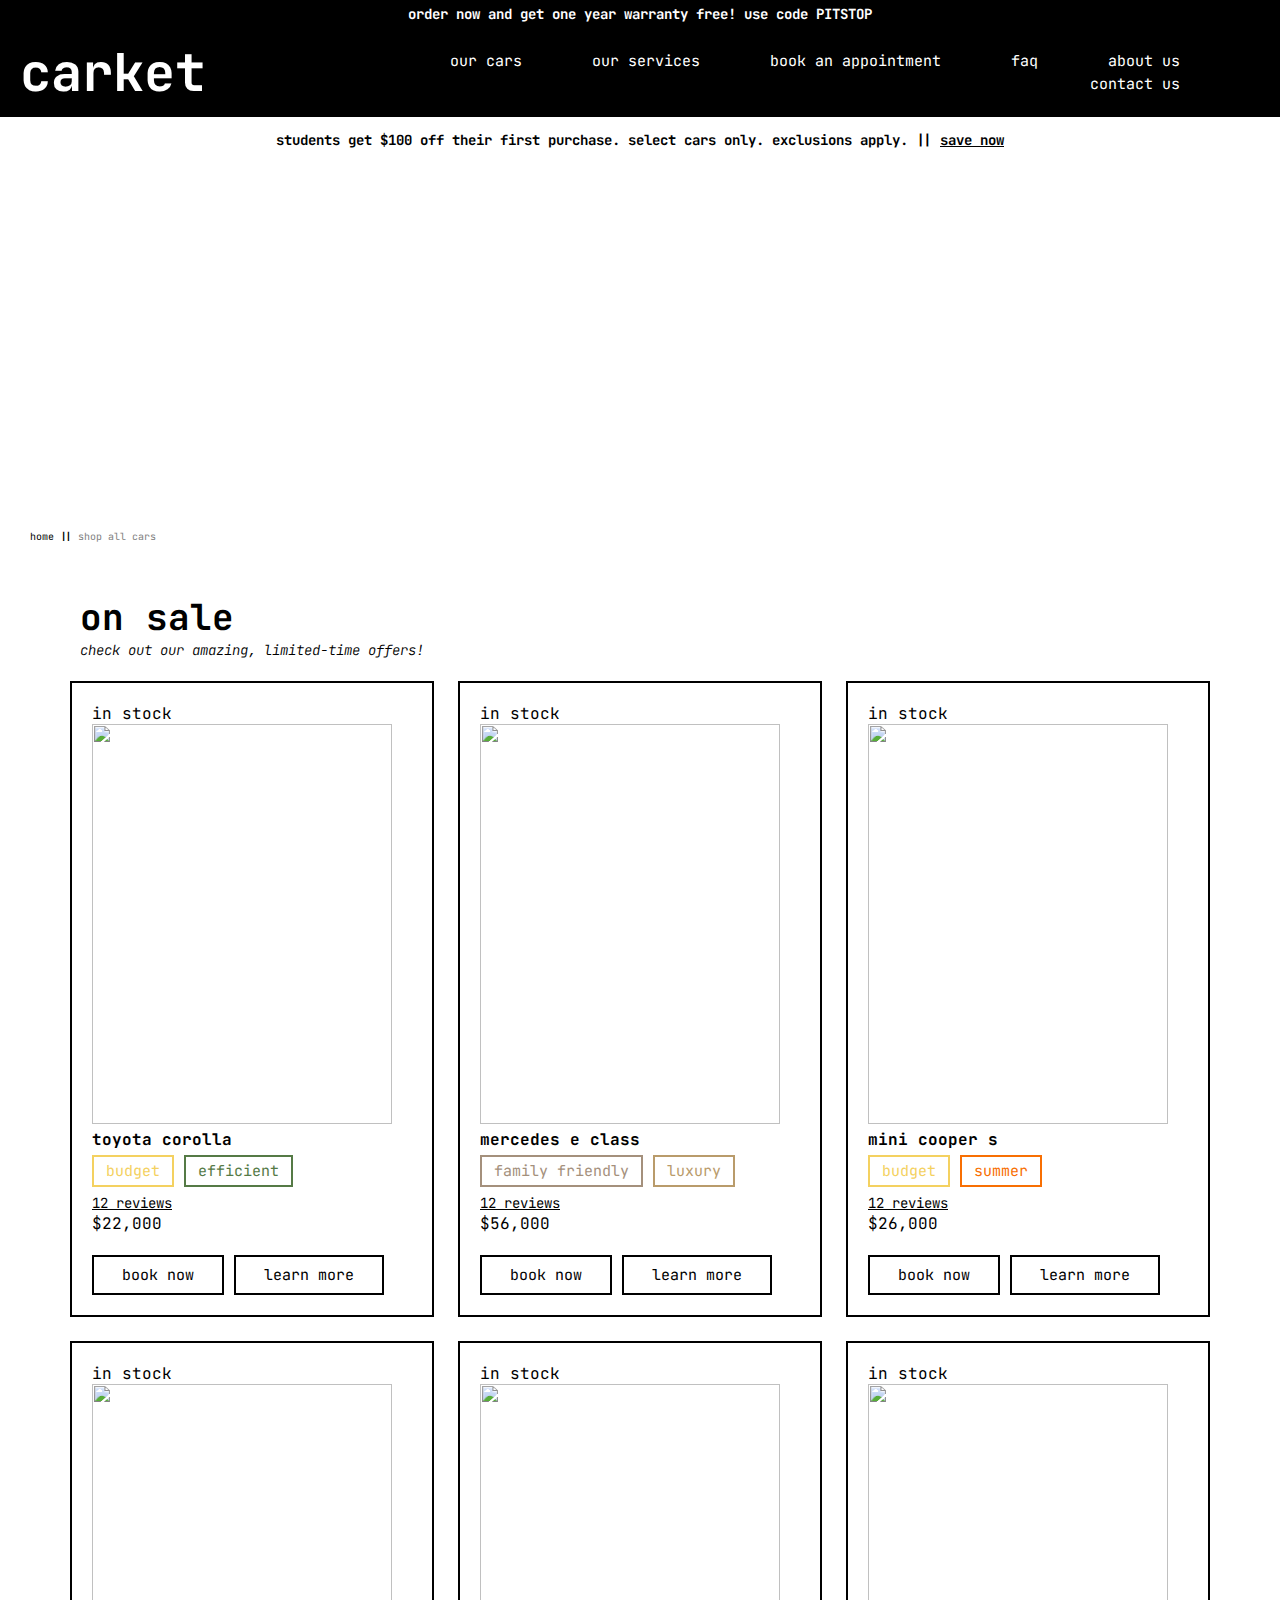
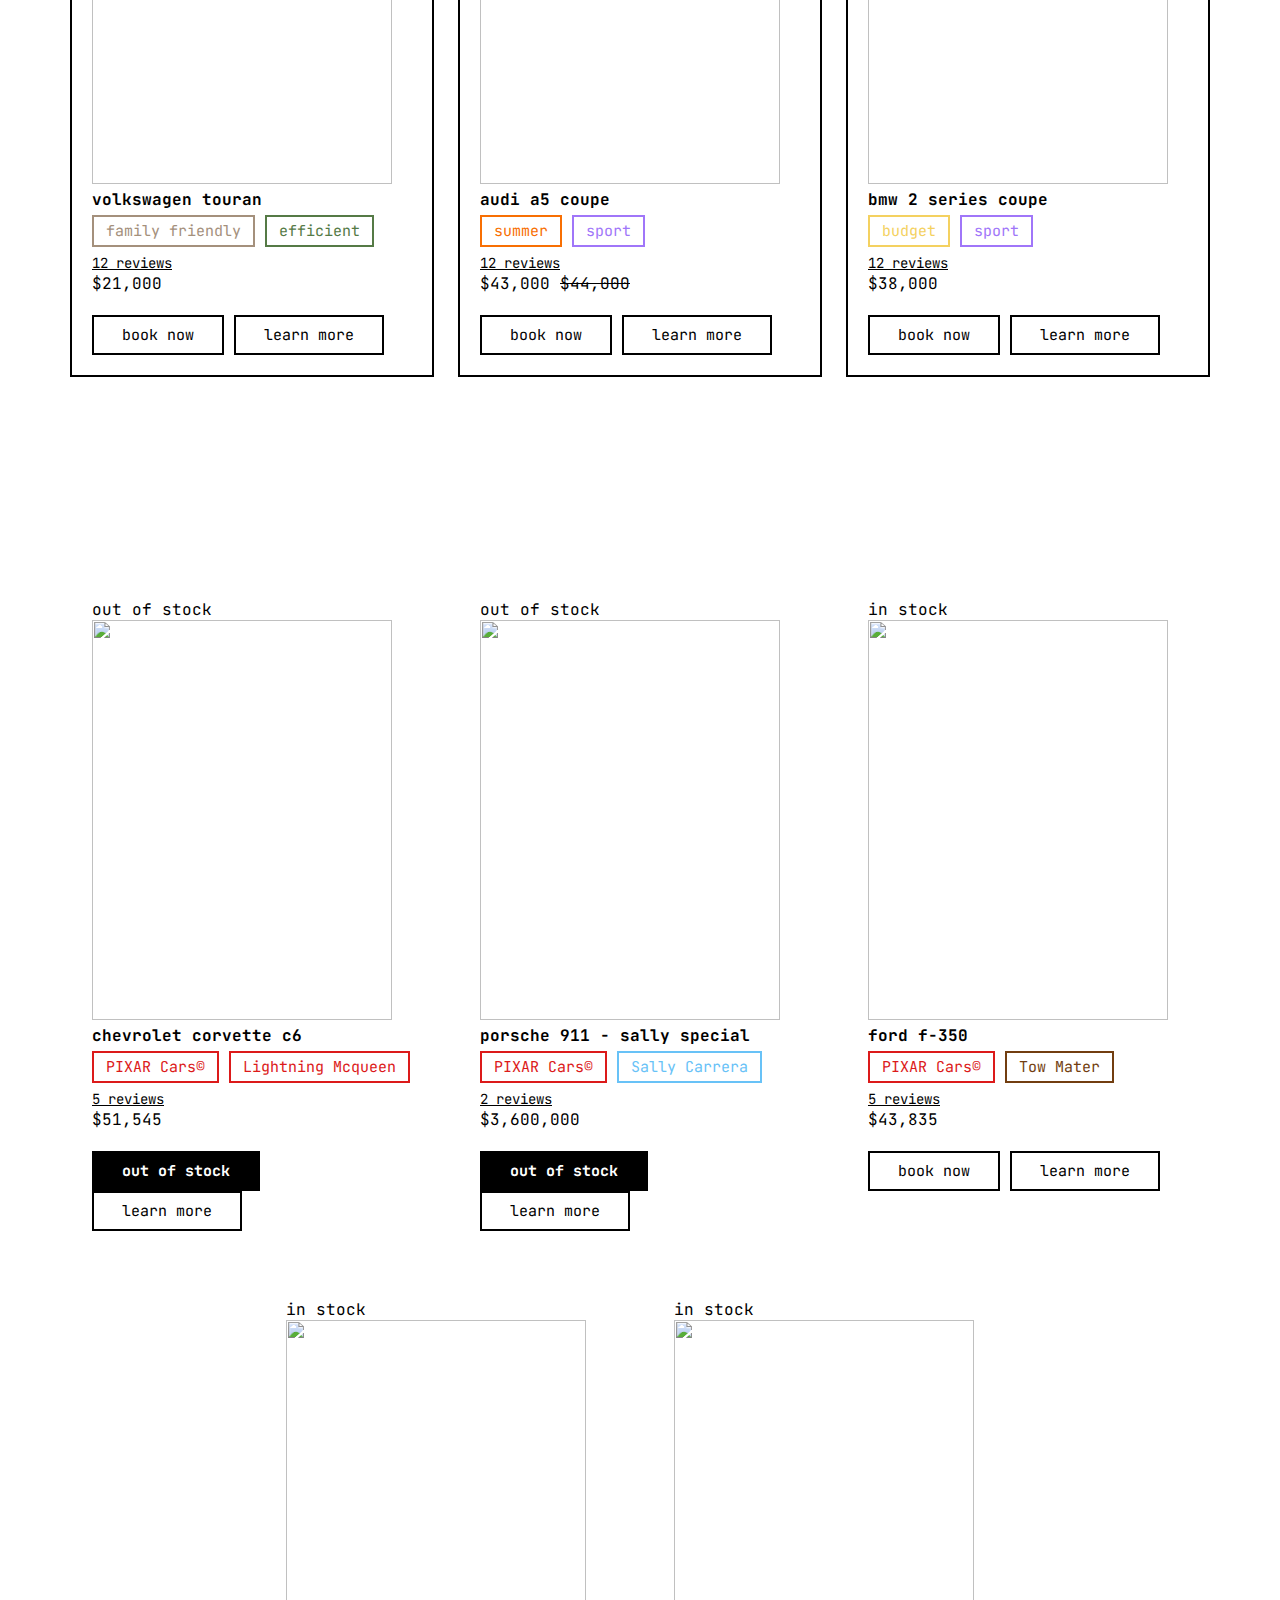
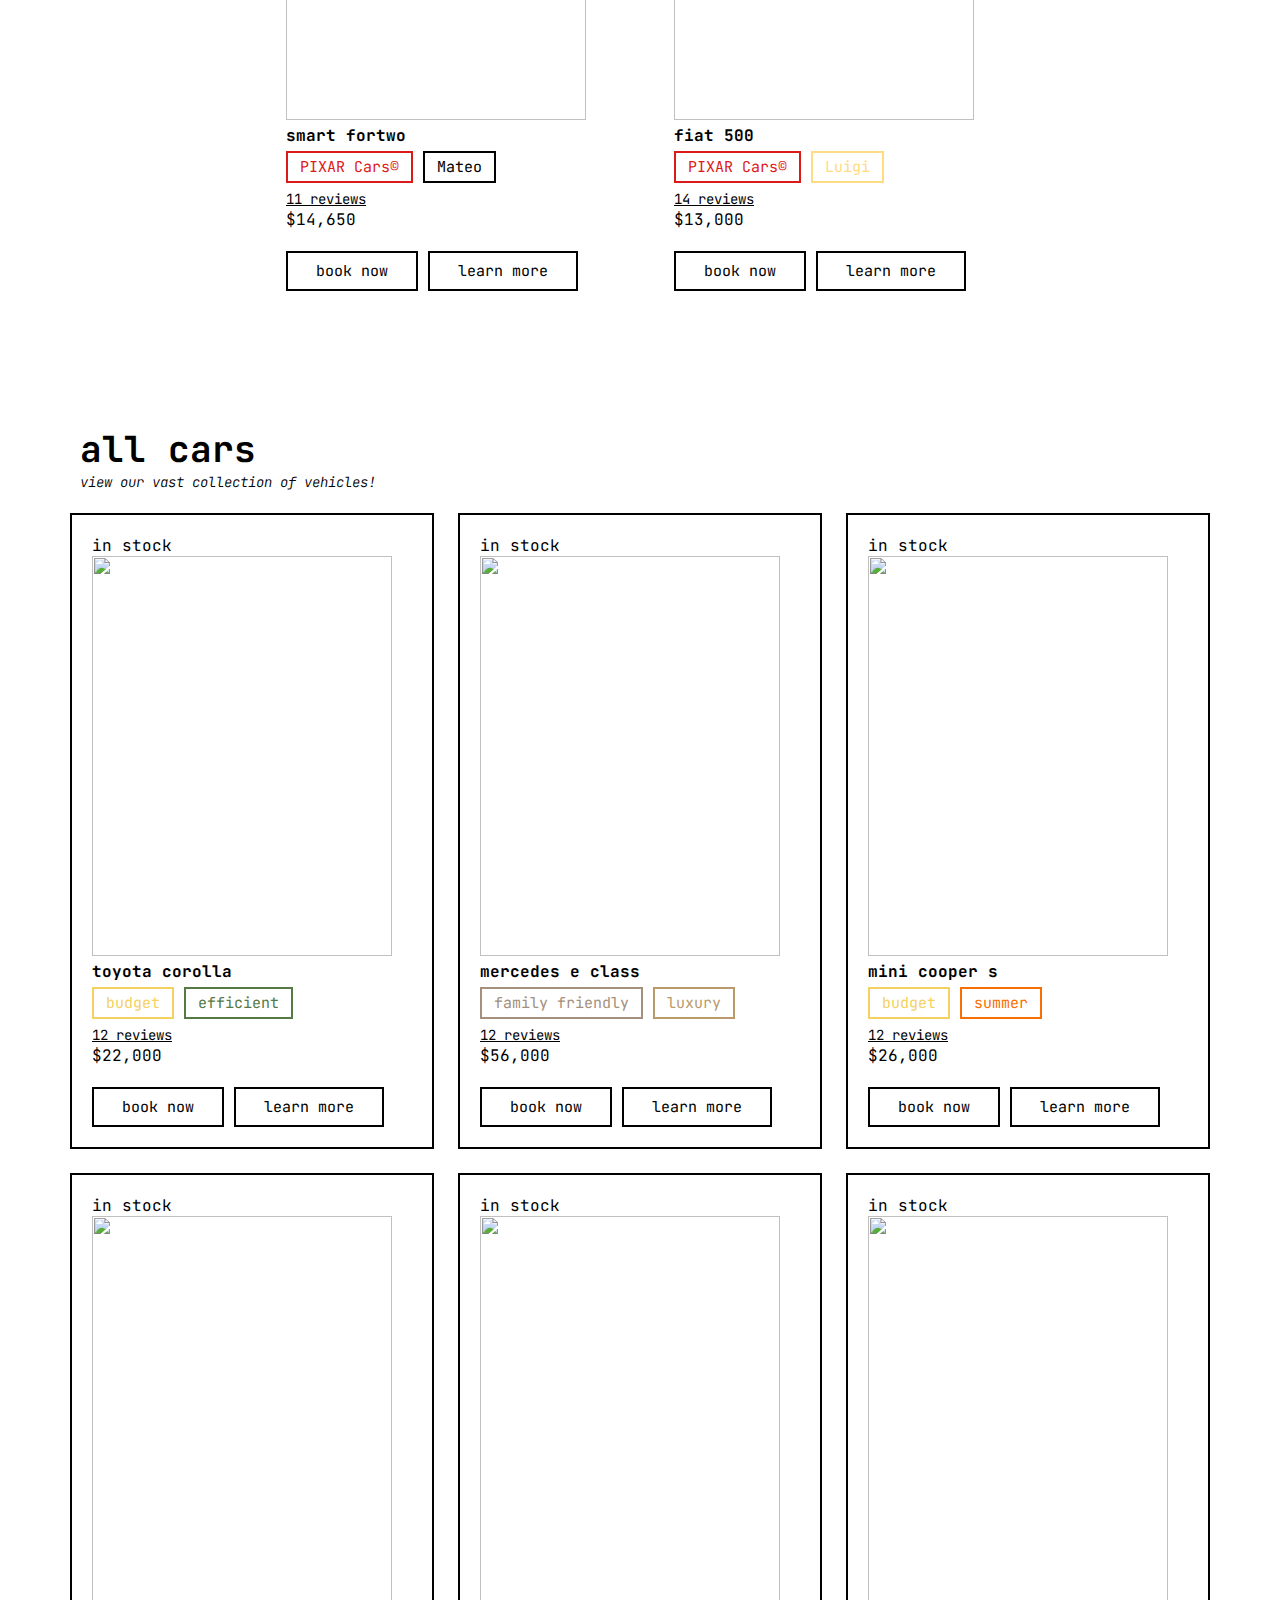
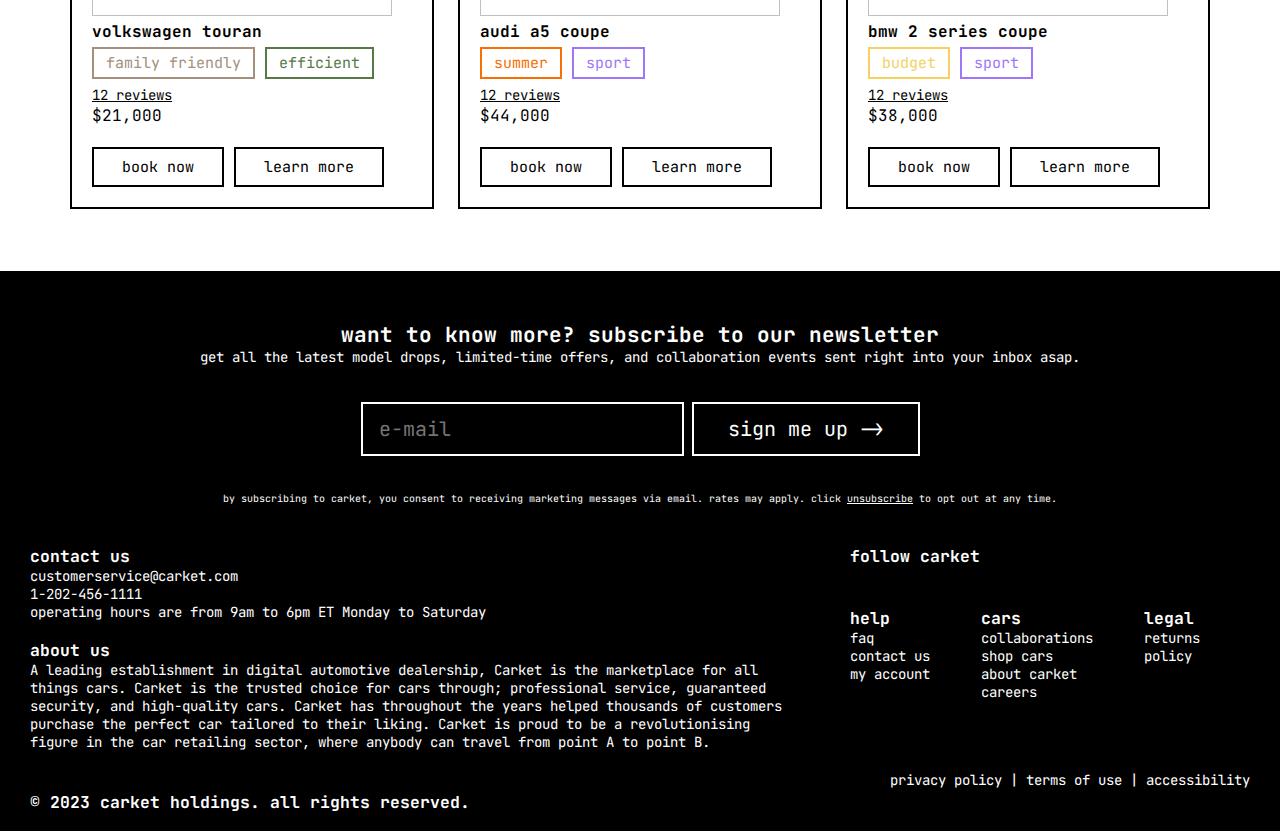
==== cars.html @ b13e9273 "Add files via upload" ====
<!doctype html>
<html>
    <head>
        <meta name="viewport" content="width=device-width, initial-scale=1.0">
        <title>all cars || carket - the market for cars</title>
        <link rel="stylesheet" href="carsstyle.css">
        <link rel="preconnect" href="https://fonts.googleapis.com">
        <link rel="preconnect" href="https://fonts.gstatic.com" crossorigin>
        <link href="https://fonts.googleapis.com/css2?family=JetBrains+Mono:ital,wght@0,100;0,200;0,300;0,400;0,500;0,600;0,700;0,800;1,100;1,200;1,300;1,400;1,500;1,600;1,700;1,800&display=swap" rel="stylesheet">
        <link href="font-awesome-pro-5\font-awesome-pro-5\css\all.css" rel="stylesheet">
        <script defer src="font-awesome-pro-5\font-awesome-pro-5\js\pro.js"></script>
        <link href="pixar-cufonfonts\Pixar.ttf" rel="stylesheet">
        
    </head>
    <body>
        <!---promotional header--->
        <div class="promo">
            <h3 style="font-size: 14px;">order now and get one year warranty free! use code PITSTOP <i class="fas fa-wrench"></i></h3>
        </div>

        <!---sticky header--->
        <div class="sticky-header" id="sticky-header" style="background-color: black;">
            <nav>
                <a href="index.html" style="font-size: 52px; color: white; font-weight: bold; text-decoration: none; padding-left: 20px;">carket</a>
                <div class="nav-links" id="navLinks">
                    <i class="fa-solid fa-x" onclick="hideMenu()"></i>
                        <ul>
                            <li><a href="cars.html">our cars</a></li>
                            <li><a href="services.html">our services</a></li>
                            <li><a href="appointments.html">book an appointment</a></li>
                            <li><a href="faq.html">faq</a></li>
                            <li><a href="about.html">about us</a></li>
                            <li><a href="contacts.html">contact us</a></li>
                        </ul>
                        <div class="sticky-links">
                            <li><a href="" style="padding-right: 5px;"><i class="far fa-search" style="color: white;"></i></a></li>
                            <li><a href="" style="padding-right: 5px;"><i class="fas fa-heart" style="color: white;"></i></a></li>
                            <li><a href="" style="padding-right: 5px;"></a><i class="far fa-shopping-bag" style="color: white;"></i></li>
                            <li><a href="" style="padding-right: 5px;"></a><i class="fas fa-user" style="color: white;"></i></li>
                        </div>
                    </div>
                <i class="fa-solid fa-bars" onclick="showMenu()"></i>
            </nav>
            <!---sticky scroll javascript--->
            <script>
                window.onscroll = function() {stickyFunction()};
        
                var header = document.getElementById("sticky-header");
                var sticky = header.offsetTop;
        
                function stickyFunction() {
                    if (window.pageYOffset > sticky) {
                        header.classList.add("sticky");
                    } else {
                        header.classList.remove("sticky");
                    }
                }
            </script>
        </div>

        <!---changing promotional header--->
        <div class="changing-promo" style="background-color: rgb(255, 255, 255); padding: 10px 0 10px;">
            <div class="promo-banner">
                <div class="promotion-slideshow">
                    <div class="promotion-fade" style="font-size: 14px;">
                        <p><i class="fas fa-graduation-cap" style="font-size: 18px;"></i> students get $100 off their first purchase. select cars only. exclusions apply. || <a href="" style="color: black;">save now</a></p>
                    </div>
                    <div class="promotion-fade" style="font-size: 14px; ">
                        <p><i class="fas fa-box-heart" style="font-size: 18px;"></i> worry less with carket+. try out our all-inclusive inspection & servicing package today. || <a href="" style="color: black;">learn more</a></p>
                    </div>
                    <div class="promotion-fade" style="font-size: 14px;">
                        <p><i class="fas fa-island-tropical" style="font-size: 18px;"></i> our summer sale has landed! looking for your next summer getaway ride? we've got you covered. || <a href="" style="color: black;">shop now</a></p>
                    </div>
                </div>
                <!---promo slideshow javascript--->
                <script>
                let promoIndex = 0;
                displayPromos();
                function displayPromos() {
                    let i;
                    const promotion = document.getElementsByClassName("promotion-fade");
                    for (i = 0; i < promotion.length; i++) {
                        promotion[i].style.display = "none";
                    }
                    promoIndex++;
                    if (promoIndex > promotion.length) {
                        promoIndex = 1;
                    }
                    promotion[promoIndex-1].style.display = "block";
                    setTimeout(displayPromos, 2000); 
                    }
                </script>
            </div>
        </div>

        <!---filter/search tool--->





        <!---promo banner--->
        <section class="promo-banner">
            <div class="banner" style="height: 350px;">
                <h1>summer sale <i class="fas fa-island-tropical" style="font-size: 52px;"></i></h1>
                <h3>get up to $1000 off your new car!*</h3>
                <p style="color: white; padding-top: 10px; font-weight: bold; font-size: 24px;">ends 9/13</p>
                <br>
                <p style="color: white; padding-bottom: 50px;">*terms and conditions apply.</p>
            </div>
        </section>

        <!---directory path--->
        <div class="path" style="padding-left: 30px; padding-top: 20px;">
            <span style="font-size: 10px; color: gray;"><p><a href="index.html" style="color: black; text-decoration: none;">home</a><b style="color: black;"> ||</b> shop all cars</p></span>
        </div>

        <!---all cars--->
        <div class="all-container">
            <h1>on sale</h1>
            <h3>check out our amazing, limited-time offers!</h3>
            <div class="all-row">
                <div class="all-column">
                    <div class="heart">
                        <i class="fas fa-heart" id="heart1" style="font-size: 32px; float: right;"></i>
                        <p><i class="fas fa-circle" style="color: #4ce300;"></i> in stock</p>
                    </div>
                        <!---heart icon color change--->
                        <script>
                            (function() {
                                const heart = document.getElementById('heart1');
                                    heart.addEventListener('click', function() {
                                    heart.classList.toggle('black');
                                });
                            })();
                        </script>
                    <img src="Toyota corolla hatchback.jpg" style="width: 300px; height: 400px; object-fit: contain;">
                    <h4 style="padding-bottom: 5px;">toyota corolla</h4>
                    <div class="tag-budget">
                        <p><i class="fas fa-coins"></i> budget</p>
                    </div>
                    <div class="tag-efficient">
                        <p><i class="fas fa-chart-line"></i> efficient</p>
                    </div>
                    <div class="rating" style="padding-top: 5px;">
                        <i class="fas fa-star"></i>
                        <i class="fas fa-star"></i>
                        <i class="fas fa-star"></i>
                        <i class="fas fa-star"></i>
                        <i class="fad fa-star-half"></i>
                        <a href="" style="color: black; font-size: 14px;">12 reviews</a>
                    </div>
                    <p>$22,000</p>
                    <br>
                    <div class="buttons">
                        <a href="" class="all-btn">book now</a>
                        <a href="" class="all-btn">learn more</a>
                    </div>
                </div>
                <div class="all-column">
                    <div class="heart">
                        <i class="fas fa-heart" id="heart2" style="font-size: 32px; float: right;"></i>
                        <p><i class="fas fa-circle" style="color: #4ce300;"></i> in stock</p>
                    </div>
                        <!---heart icon color change--->
                        <script>
                            (function() {
                                const heart = document.getElementById('heart2');
                                    heart.addEventListener('click', function() {
                                    heart.classList.toggle('black');
                                });
                            })();
                        </script>
                    <img src="E-class estate 2.png" style="width: 300px; height: 400px; object-fit: contain;">
                    <h4 style="padding-bottom: 5px;">mercedes e class</h4>
                    <div class="tag-family">
                        <p><i class="fas fa-home"></i> family friendly</p>
                    </div>
                    <div class="tag-luxury">
                        <p><i class="fas fa-gem"></i> luxury</p>
                    </div>
                    <div class="rating" style="padding-top: 5px;">
                        <i class="fas fa-star"></i>
                        <i class="fas fa-star"></i>
                        <i class="fas fa-star"></i>
                        <i class="fas fa-star"></i>
                        <i class="fas fa-star"></i>
                        <a href="" style="color: black; font-size: 14px;">12 reviews</a>
                    </div>
                    <div class="tags">

                    </div>
                    <p>$56,000</p>
                    <br>
                    <div class="buttons">
                        <a href="" class="all-btn">book now</a>
                        <a href="" class="all-btn">learn more</a>
                    </div>
                </div>
                <div class="all-column">
                    <div class="heart">
                        <i class="fas fa-heart" id="heart3" style="font-size: 32px; float: right;"></i>
                        <p><i class="fas fa-circle" style="color: #4ce300;"></i> in stock</p>
                    </div>
                        <!---heart icon color change--->
                        <script>
                            (function() {
                                const heart = document.getElementById('heart3');
                                    heart.addEventListener('click', function() {
                                    heart.classList.toggle('black');
                                });
                            })();
                        </script>
                    <img src="Mini.jpg" style="width: 300px; height: 400px; object-fit: contain;">
                    <h4 style="padding-bottom: 5px;">mini cooper s</h4>
                    <div class="tag-budget">
                        <p><i class="fas fa-coins"></i> budget</p>
                    </div>
                    <div class="tag-summer">
                        <p><i class="fas fa-island-tropical"></i> summer</p>
                    </div>
                    <div class="rating" style="padding-top: 5px;">
                        <i class="fas fa-star"></i>
                        <i class="fas fa-star"></i>
                        <i class="fas fa-star"></i>
                        <i class="fas fa-star"></i>
                        <i class="fad fa-star-half"></i>
                        <a href="" style="color: black; font-size: 14px;">12 reviews</a>
                    </div>
                    <div class="tags">
                        
                    </div>
                    <p>$26,000</p>
                    <br>
                    <div class="buttons">
                        <a href="" class="all-btn">book now</a>
                        <a href="" class="all-btn">learn more</a>
                    </div>
                </div>
                <div class="all-column">
                    <div class="heart">
                        <i class="fas fa-heart" id="heart4" style="font-size: 32px; float: right;"></i>
                        <p><i class="fas fa-circle" style="color: #4ce300;"></i> in stock</p>
                    </div>
                        <!---heart icon color change--->
                        <script>
                            (function() {
                                const heart = document.getElementById('heart4');
                                    heart.addEventListener('click', function() {
                                    heart.classList.toggle('black');
                                });
                            })();
                        </script>
                    <img src="Volkswagen Touran .jpeg" style="width: 300px; height: 400px; object-fit: contain;">
                    <h4 style="padding-bottom: 5px;">volkswagen touran</h4>
                    <div class="tag-family">
                        <p><i class="fas fa-home"></i> family friendly</p>
                    </div>
                    <div class="tag-efficient">
                        <p><i class="fas fa-chart-line"></i> efficient</p>
                    </div>
                    <div class="rating" style="padding-top: 5px;">
                        <i class="fas fa-star"></i>
                        <i class="fas fa-star"></i>
                        <i class="fas fa-star"></i>
                        <i class="fas fa-star"></i>
                        <i class="fad fa-star-half"></i>
                        <a href="" style="color: black; font-size: 14px;">12 reviews</a>
                        
                    </div>
                    <div class="tags">

                    </div>
                    <p>$21,000</p>
                    <br>
                    <div class="buttons">
                        <a href="" class="all-btn">book now</a>
                        <a href="" class="all-btn">learn more</a>
                    </div>
                </div>
                <div class="all-column">
                    <div class="heart">
                        <i class="fas fa-heart" id="heart5" style="font-size: 32px; float: right;"></i>
                        <p><i class="fas fa-circle" style="color: #4ce300;"></i> in stock</p>
                    </div>
                        <!---heart icon color change--->
                        <script>
                            (function() {
                                const heart = document.getElementById('heart5');
                                    heart.addEventListener('click', function() {
                                    heart.classList.toggle('black');
                                });
                            })();
                        </script>
                    <img src="Audi A5 Coupe.jpeg" style="width: 300px; height: 400px; object-fit: contain;">
                    <h4 style="padding-bottom: 5px;">audi a5 coupe</h4>
                    <div class="tag-summer">
                        <p><i class="fas fa-island-tropical"></i> summer</p>
                    </div>
                    <div class="tag-sport">
                        <p><i class="fas fa-pennant"></i> sport</p>
                    </div>
                    <div class="rating" style="padding-top: 5px;">
                        <i class="fas fa-star"></i>
                        <i class="fas fa-star"></i>
                        <i class="fas fa-star"></i>
                        <i class="fas fa-star"></i>
                        <i class="fas fa-star"></i>
                        <a href="" style="color: black; font-size: 14px;">12 reviews</a>
                    </div>
                    <div class="tags">

                    </div>
                    <p>$43,000 <b style="text-decoration: line-through; font-weight: 400;">$44,000</b></p>
                    <br>
                    <div class="buttons">
                        <a href="" class="all-btn">book now</a>
                        <a href="" class="all-btn">learn more</a>
                    </div>
                </div>
                <div class="all-column">
                    <div class="heart">
                        <i class="fas fa-heart" id="heart6" style="font-size: 32px; float: right;"></i>
                        <p><i class="fas fa-circle" style="color: #4ce300;"></i> in stock</p>
                    </div>
                        <!---heart icon color change--->
                        <script>
                            (function() {
                                const heart = document.getElementById('heart6');
                                    heart.addEventListener('click', function() {
                                    heart.classList.toggle('black');
                                });
                            })();
                        </script>
                    <img src="Bmw 2 series coupe .jpeg" style="width: 300px; height: 400px; object-fit: contain;">
                    <h4 style="padding-bottom: 5px;">bmw 2 series coupe</h4>
                    <div class="tag-budget">
                        <p><i class="fas fa-coins"></i> budget</p>
                    </div>
                    <div class="tag-sport">
                        <p><i class="fas fa-pennant"></i> sport</p>
                    </div>
                    <div class="rating" style="padding-top: 5px;">
                        <i class="fas fa-star"></i>
                        <i class="fas fa-star"></i>
                        <i class="fas fa-star"></i>
                        <i class="fas fa-star"></i>
                        <i class="fad fa-star-half"></i>
                        <a href="" style="color: black; font-size: 14px;">12 reviews</a>
                    </div>
                    <div class="tags">

                    </div>
                    <p>$38,000</p>
                    <br>
                    <div class="buttons">
                        <a href="" class="all-btn">book now</a>
                        <a href="" class="all-btn">learn more</a>
                    </div>
                </div>
            </div>
        </div>

        <div class="pixar-container" style="background-image: url(carsotwbg.jpg); background-size: cover;">
            <h1 style="color: white;">pixar cars feature</h1>
            <h3 style="color: white;">browse our special collection of pixar cars models - and get a free year of Disney+ with each purchase!</h3>
            <div class="pixar-row">
                <div class="pixar-column">
                    <div class="heart">
                        <i class="fas fa-heart" id="heart1" style="font-size: 32px; float: right;"></i>
                        <p><i class="fas fa-circle" style="color: #e33500;"></i> out of stock</p>
                    </div>
                        <!---heart icon color change--->
                        <script>
                            (function() {
                                const heart = document.getElementById('heart1');
                                    heart.addEventListener('click', function() {
                                    heart.classList.toggle('black');
                                });
                            })();
                        </script>
                    <img src="corvettec6.png" style="width: 300px; height: 400px; object-fit: contain;">
                    <h4 style="padding-bottom: 5px;">chevrolet corvette c6</h4>
                    <div class="tag-pixar">
                        <p><i class="fas fa-film-alt"></i> PIXAR Cars&copy </p>
                    </div>
                    <div class="tag-mcqueen">
                        <p><i class="fas fa-flag-checkered"></i> Lightning Mcqueen</p>
                    </div>
                    <div class="rating" style="padding-top: 5px;">
                        <i class="fas fa-star"></i>
                        <i class="fas fa-star"></i>
                        <i class="fas fa-star"></i>
                        <i class="fas fa-star"></i>
                        <i class="fad fa-star-half"></i>
                        <a href="" style="color: black; font-size: 14px;">5 reviews</a>
                    </div>
                    <p>$51,545</p>
                    <br>
                    <div class="buttons">
                        <a href="" class="oos-btn">out of stock</a>
                        <a href="" class="all-btn">learn more</a>
                    </div>
                </div>
                <div class="pixar-column">
                    <div class="heart">
                        <i class="fas fa-heart" id="heart2" style="font-size: 32px; float: right;"></i>
                        <p><i class="fas fa-circle" style="color: #e33500;"></i> out of stock</p>
                    </div>
                        <!---heart icon color change--->
                        <script>
                            (function() {
                                const heart = document.getElementById('heart2');
                                    heart.addEventListener('click', function() {
                                    heart.classList.toggle('black');
                                });
                            })();
                        </script>
                    <img src="911sally.jpg" style="width: 300px; height: 400px; object-fit: contain;">
                    <h4 style="padding-bottom: 5px;">porsche 911 - sally special</h4>
                    <div class="tag-pixar">
                        <p><i class="fas fa-film-alt"></i> PIXAR Cars&copy </p>
                    </div>
                    <div class="tag-sally">
                        <p><i class="fas fa-traffic-cone"></i> Sally Carrera</p>
                    </div>
                    <div class="rating" style="padding-top: 5px;">
                        <i class="fas fa-star"></i>
                        <i class="fas fa-star"></i>
                        <i class="fas fa-star"></i>
                        <i class="fas fa-star"></i>
                        <i class="fas fa-star"></i>
                        <a href="" style="color: black; font-size: 14px;">2 reviews</a>
                    </div>
                    <div class="tags">

                    </div>
                    <p>$3,600,000</p>
                    <br>
                    <div class="buttons">
                        <a href="" class="oos-btn">out of stock</a>
                        <a href="" class="all-btn">learn more</a>
                    </div>
                </div>
                <div class="pixar-column">
                    <div class="heart">
                        <i class="fas fa-heart" id="heart3" style="font-size: 32px; float: right;"></i>
                        <p><i class="fas fa-circle" style="color: #4ce300;"></i> in stock</p>
                    </div>
                        <!---heart icon color change--->
                        <script>
                            (function() {
                                const heart = document.getElementById('heart3');
                                    heart.addEventListener('click', function() {
                                    heart.classList.toggle('black');
                                });
                            })();
                        </script>
                    <img src="materfordf350.jpg" style="width: 300px; height: 400px; object-fit: contain;">
                    <h4 style="padding-bottom: 5px;">ford f-350</h4>
                    <div class="tag-pixar">
                        <p><i class="fas fa-film-alt"></i> PIXAR Cars&copy </p>
                    </div>
                    <div class="tag-mater">
                        <p><i class="fas fa-truck-pickup"></i> Tow Mater</p>
                    </div>
                    <div class="rating" style="padding-top: 5px;">
                        <i class="fas fa-star"></i>
                        <i class="fas fa-star"></i>
                        <i class="fas fa-star"></i>
                        <i class="fas fa-star"></i>
                        <i class="fad fa-star-half"></i>
                        <a href="" style="color: black; font-size: 14px;">5 reviews</a>
                    </div>
                    <div class="tags">
                        
                    </div>
                    <p>$43,835</p>
                    <br>
                    <div class="buttons">
                        <a href="" class="all-btn">book now</a>
                        <a href="" class="all-btn">learn more</a>
                    </div>
                </div>
                <div class="pixar-column">
                    <div class="heart">
                        <i class="fas fa-heart" id="heart4" style="font-size: 32px; float: right;"></i>
                        <p><i class="fas fa-circle" style="color: #4ce300;"></i> in stock</p>
                    </div>
                        <!---heart icon color change--->
                        <script>
                            (function() {
                                const heart = document.getElementById('heart4');
                                    heart.addEventListener('click', function() {
                                    heart.classList.toggle('black');
                                });
                            })();
                        </script>
                    <img src="mateofortwo.png" style="width: 300px; height: 400px; object-fit: contain;">
                    <h4 style="padding-bottom: 5px;">smart fortwo</h4>
                    <div class="tag-pixar">
                        <p><i class="fas fa-film-alt"></i> PIXAR Cars&copy </p>
                    </div>
                    <div class="tag-mateo">
                        <p><i class="fas fa-rings-wedding"></i> Mateo</p>
                    </div>
                    <div class="rating" style="padding-top: 5px;">
                        <i class="fas fa-star"></i>
                        <i class="fas fa-star"></i>
                        <i class="fas fa-star"></i>
                        <i class="fas fa-star"></i>
                        <i class="fad fa-star-half"></i>
                        <a href="" style="color: black; font-size: 14px;">11 reviews</a>
                        
                    </div>
                    <div class="tags">

                    </div>
                    <p>$14,650</p>
                    <br>
                    <div class="buttons">
                        <a href="" class="all-btn">book now</a>
                        <a href="" class="all-btn">learn more</a>
                    </div>
                </div>
                <div class="pixar-column">
                    <div class="heart">
                        <i class="fas fa-heart" id="heart5" style="font-size: 32px; float: right;"></i>
                        <p><i class="fas fa-circle" style="color: #4ce300;"></i> in stock</p>
                    </div>
                        <!---heart icon color change--->
                        <script>
                            (function() {
                                const heart = document.getElementById('heart5');
                                    heart.addEventListener('click', function() {
                                    heart.classList.toggle('black');
                                });
                            })();
                        </script>
                    <img src="luigi.jpg" style="width: 300px; height: 400px; object-fit: contain;">
                    <h4 style="padding-bottom: 5px;">fiat 500</h4>
                    <div class="tag-pixar">
                        <p><i class="fas fa-film-alt"></i> PIXAR Cars&copy </p>
                    </div>
                    <div class="tag-luigi">
                        <p><i class="fas fa-tire"></i> Luigi</p>
                    </div>
                    <div class="rating" style="padding-top: 5px;">
                        <i class="fas fa-star"></i>
                        <i class="fas fa-star"></i>
                        <i class="fas fa-star"></i>
                        <i class="fas fa-star"></i>
                        <i class="fas fa-star"></i>
                        <a href="" style="color: black; font-size: 14px;">14 reviews</a>
                    </div>
                    <div class="tags">

                    </div>
                    <p>$13,000</p>
                    <br>
                    <div class="buttons">
                        <a href="" class="all-btn">book now</a>
                        <a href="" class="all-btn">learn more</a>
                    </div>
                </div>
            </div>
        </div>

        <div class="all-container">
            <h1>all cars</h1>
            <h3>view our vast collection of vehicles!</h3>
            <div class="all-row">
                <div class="all-column">
                    <div class="heart">
                        <i class="fas fa-heart" id="heart1" style="font-size: 32px; float: right;"></i>
                        <p><i class="fas fa-circle" style="color: #4ce300;"></i> in stock</p>
                    </div>
                        <!---heart icon color change--->
                        <script>
                            (function() {
                                const heart = document.getElementById('heart1');
                                    heart.addEventListener('click', function() {
                                    heart.classList.toggle('black');
                                });
                            })();
                        </script>
                    <img src="Toyota corolla hatchback.jpg" style="width: 300px; height: 400px; object-fit: contain;">
                    <h4 style="padding-bottom: 5px;">toyota corolla</h4>
                    <div class="tag-budget">
                        <p><i class="fas fa-coins"></i> budget</p>
                    </div>
                    <div class="tag-efficient">
                        <p><i class="fas fa-chart-line"></i> efficient</p>
                    </div>
                    <div class="rating" style="padding-top: 5px;">
                        <i class="fas fa-star"></i>
                        <i class="fas fa-star"></i>
                        <i class="fas fa-star"></i>
                        <i class="fas fa-star"></i>
                        <i class="fad fa-star-half"></i>
                        <a href="" style="color: black; font-size: 14px;">12 reviews</a>
                    </div>
                    <p>$22,000</p>
                    <br>
                    <div class="buttons">
                        <a href="" class="all-btn">book now</a>
                        <a href="" class="all-btn">learn more</a>
                    </div>
                </div>
                <div class="all-column">
                    <div class="heart">
                        <i class="fas fa-heart" id="heart2" style="font-size: 32px; float: right;"></i>
                        <p><i class="fas fa-circle" style="color: #4ce300;"></i> in stock</p>
                    </div>
                        <!---heart icon color change--->
                        <script>
                            (function() {
                                const heart = document.getElementById('heart2');
                                    heart.addEventListener('click', function() {
                                    heart.classList.toggle('black');
                                });
                            })();
                        </script>
                    <img src="E-class estate 2.png" style="width: 300px; height: 400px; object-fit: contain;">
                    <h4 style="padding-bottom: 5px;">mercedes e class</h4>
                    <div class="tag-family">
                        <p><i class="fas fa-home"></i> family friendly</p>
                    </div>
                    <div class="tag-luxury">
                        <p><i class="fas fa-gem"></i> luxury</p>
                    </div>
                    <div class="rating" style="padding-top: 5px;">
                        <i class="fas fa-star"></i>
                        <i class="fas fa-star"></i>
                        <i class="fas fa-star"></i>
                        <i class="fas fa-star"></i>
                        <i class="fas fa-star"></i>
                        <a href="" style="color: black; font-size: 14px;">12 reviews</a>
                    </div>
                    <div class="tags">

                    </div>
                    <p>$56,000</p>
                    <br>
                    <div class="buttons">
                        <a href="" class="all-btn">book now</a>
                        <a href="" class="all-btn">learn more</a>
                    </div>
                </div>
                <div class="all-column">
                    <div class="heart">
                        <i class="fas fa-heart" id="heart3" style="font-size: 32px; float: right;"></i>
                        <p><i class="fas fa-circle" style="color: #4ce300;"></i> in stock</p>
                    </div>
                        <!---heart icon color change--->
                        <script>
                            (function() {
                                const heart = document.getElementById('heart3');
                                    heart.addEventListener('click', function() {
                                    heart.classList.toggle('black');
                                });
                            })();
                        </script>
                    <img src="Mini.jpg" style="width: 300px; height: 400px; object-fit: contain;">
                    <h4 style="padding-bottom: 5px;">mini cooper s</h4>
                    <div class="tag-budget">
                        <p><i class="fas fa-coins"></i> budget</p>
                    </div>
                    <div class="tag-summer">
                        <p><i class="fas fa-island-tropical"></i> summer</p>
                    </div>
                    <div class="rating" style="padding-top: 5px;">
                        <i class="fas fa-star"></i>
                        <i class="fas fa-star"></i>
                        <i class="fas fa-star"></i>
                        <i class="fas fa-star"></i>
                        <i class="fad fa-star-half"></i>
                        <a href="" style="color: black; font-size: 14px;">12 reviews</a>
                    </div>
                    <div class="tags">
                        
                    </div>
                    <p>$26,000</p>
                    <br>
                    <div class="buttons">
                        <a href="" class="all-btn">book now</a>
                        <a href="" class="all-btn">learn more</a>
                    </div>
                </div>
                <div class="all-column">
                    <div class="heart">
                        <i class="fas fa-heart" id="heart4" style="font-size: 32px; float: right;"></i>
                        <p><i class="fas fa-circle" style="color: #4ce300;"></i> in stock</p>
                    </div>
                        <!---heart icon color change--->
                        <script>
                            (function() {
                                const heart = document.getElementById('heart4');
                                    heart.addEventListener('click', function() {
                                    heart.classList.toggle('black');
                                });
                            })();
                        </script>
                    <img src="Volkswagen Touran .jpeg" style="width: 300px; height: 400px; object-fit: contain;">
                    <h4 style="padding-bottom: 5px;">volkswagen touran</h4>
                    <div class="tag-family">
                        <p><i class="fas fa-home"></i> family friendly</p>
                    </div>
                    <div class="tag-efficient">
                        <p><i class="fas fa-chart-line"></i> efficient</p>
                    </div>
                    <div class="rating" style="padding-top: 5px;">
                        <i class="fas fa-star"></i>
                        <i class="fas fa-star"></i>
                        <i class="fas fa-star"></i>
                        <i class="fas fa-star"></i>
                        <i class="fad fa-star-half"></i>
                        <a href="" style="color: black; font-size: 14px;">12 reviews</a>
                        
                    </div>
                    <div class="tags">

                    </div>
                    <p>$21,000</p>
                    <br>
                    <div class="buttons">
                        <a href="" class="all-btn">book now</a>
                        <a href="" class="all-btn">learn more</a>
                    </div>
                </div>
                <div class="all-column">
                    <div class="heart">
                        <i class="fas fa-heart" id="heart5" style="font-size: 32px; float: right;"></i>
                        <p><i class="fas fa-circle" style="color: #4ce300;"></i> in stock</p>
                    </div>
                        <!---heart icon color change--->
                        <script>
                            (function() {
                                const heart = document.getElementById('heart5');
                                    heart.addEventListener('click', function() {
                                    heart.classList.toggle('black');
                                });
                            })();
                        </script>
                    <img src="Audi A5 Coupe.jpeg" style="width: 300px; height: 400px; object-fit: contain;">
                    <h4 style="padding-bottom: 5px;">audi a5 coupe</h4>
                    <div class="tag-summer">
                        <p><i class="fas fa-island-tropical"></i> summer</p>
                    </div>
                    <div class="tag-sport">
                        <p><i class="fas fa-pennant"></i> sport</p>
                    </div>
                    <div class="rating" style="padding-top: 5px;">
                        <i class="fas fa-star"></i>
                        <i class="fas fa-star"></i>
                        <i class="fas fa-star"></i>
                        <i class="fas fa-star"></i>
                        <i class="fas fa-star"></i>
                        <a href="" style="color: black; font-size: 14px;">12 reviews</a>
                    </div>
                    <div class="tags">

                    </div>
                    <p>$44,000</p>
                    <br>
                    <div class="buttons">
                        <a href="" class="all-btn">book now</a>
                        <a href="" class="all-btn">learn more</a>
                    </div>
                </div>
                <div class="all-column">
                    <div class="heart">
                        <i class="fas fa-heart" id="heart6" style="font-size: 32px; float: right;"></i>
                        <p><i class="fas fa-circle" style="color: #4ce300;"></i> in stock</p>
                    </div>
                        <!---heart icon color change--->
                        <script>
                            (function() {
                                const heart = document.getElementById('heart6');
                                    heart.addEventListener('click', function() {
                                    heart.classList.toggle('black');
                                });
                            })();
                        </script>
                    <img src="Bmw 2 series coupe .jpeg" style="width: 300px; height: 400px; object-fit: contain;">
                    <h4 style="padding-bottom: 5px;">bmw 2 series coupe</h4>
                    <div class="tag-budget">
                        <p><i class="fas fa-coins"></i> budget</p>
                    </div>
                    <div class="tag-sport">
                        <p><i class="fas fa-pennant"></i> sport</p>
                    </div>
                    <div class="rating" style="padding-top: 5px;">
                        <i class="fas fa-star"></i>
                        <i class="fas fa-star"></i>
                        <i class="fas fa-star"></i>
                        <i class="fas fa-star"></i>
                        <i class="fad fa-star-half"></i>
                        <a href="" style="color: black; font-size: 14px;">12 reviews</a>
                    </div>
                    <div class="tags">

                    </div>
                    <p>$38,000</p>
                    <br>
                    <div class="buttons">
                        <a href="" class="all-btn">book now</a>
                        <a href="" class="all-btn">learn more</a>
                    </div>
                </div>
            </div>
        </div>


        <!---footer--->
        <section class="footer">
            <div class="newsletter">
                <h2>want to know more? subscribe to our newsletter <i class="fas fa-paper-plane"></i></h2>
                <p>get all the latest model drops, limited-time offers, and collaboration events sent right into your inbox asap.</p>
                <br>
                <br>
                <form action="subscribe">
                    <input type="email" id="email" name="email" placeholder="e-mail" style="background-color: black; color: white; border: 2px solid white; padding: 12px 16px; font-size: 20px;">
                    <input type="submit" value="sign me up ->" style="background-color: black; color: white; border: 2px solid white; padding: 12px 34px; font-size: 20px;">
                </form>
                <br>
                <br>
                <p style="font-size: 10px;">by subscribing to carket, you consent to receiving marketing messages via email. rates may apply. click <a href="" style="color: white; font-size: 10px;">unsubscribe</a> to opt out at any time.</p>
            </div>
            <div class="foot-row">
                <div class="foot-col">
                    <h3>contact us</h3>
                    <p><i class="fal fa-envelope"></i> customerservice@carket.com</p>
                    <p><i class="fal fa-phone"></i> 1-202-456-1111</p>
                    <p><i class="fal fa-clock"></i> operating hours are from 9am to 6pm ET Monday to Saturday</p>
                    <br>
                    <h3>about us</h3>
                    <p>A leading establishment in digital automotive dealership, Carket is the marketplace for all things cars. Carket is the trusted choice for cars through; professional service, guaranteed security, and high-quality cars. Carket has throughout the years helped thousands of customers purchase the perfect car tailored to their liking. Carket is proud to be a revolutionising figure in the car retailing sector, where anybody can travel from point A to point B. </p>
                </div>
                <div class="foot-col">
                    <h3>follow carket </h3>
                    <div class="social-media">
                        <li><a href="" style="font-size: 24px; color: white; text-decoration: none; list-style-type: none;"><i class="fab fa-instagram"></i></a></li>
                        <li><a href="" style="font-size: 24px; color: white; text-decoration: none;"><i class="fab fa-facebook-f"></i></a></li>
                        <li><a href="" style="font-size: 24px; color: white; text-decoration: none;"><i class="fab fa-twitter"></i></a></li>
                        <li><a href="" style="font-size: 24px; color: white; text-decoration: none;"><i class="fab fa-youtube"></i></a></li>
                        <li><a href="" style="font-size: 24px; color: white; text-decoration: none;"><i class="fab fa-tiktok"></i></i></a></li>
                    </div>
                    <div class="ulinks-row">
                        <div class="ulinks-column">
                            <h3>help</h3>
                            <li><a href="faq.html" style="font-size: 14px; color: white; text-decoration: none; list-style-type: none;">faq</a></li>
                            <li><a href="contacts.html" style="font-size: 14px; color: white; text-decoration: none; list-style-type: none;">contact us</a></li>
                            <li><a href="account.html" style="font-size: 14px; color: white; text-decoration: none; list-style-type: none;">my account</a></li>
                        </div>
                        <div class="ulinks-column">
                            <h3>cars</h3>
                            <li><a href="collaborations.html" style="font-size: 14px; color: white; text-decoration: none; list-style-type: none;">collaborations</a></li>
                            <li><a href="cars.html" style="font-size: 14px; color: white; text-decoration: none; list-style-type: none;">shop cars</a></li>
                            <li><a href="about.html" style="font-size: 14px; color: white; text-decoration: none; list-style-type: none;">about carket</a></li>
                            <li><a href="careers.html" style="font-size: 14px; color: white; text-decoration: none; list-style-type: none;">careers</a></li>
                        </div>
                        <div class="ulinks-column">
                            <h3>legal</h3>
                            <li><a href="returns.html" style="font-size: 14px; color: white; text-decoration: none; list-style-type: none;">returns</a></li>
                            <li><a href="returns.html" style="font-size: 14px; color: white; text-decoration: none; list-style-type: none;">policy</a></li>
                        </div>
                    </div>
                </div>
            </div>
            <div class="rights">
                <div class="rights">
                    <h3>© 2023 carket holdings. all rights reserved.</h3>
                </div>
            </div>
            <div class="bottom-right">
                <div class="privacy">
                    <li><a href="" style="font-size: 14px; color: rgb(255, 255, 255); text-decoration: none;">privacy policy</a></li>
                </div>
                <p style="font-size: 14px; color: rgb(255, 255, 255);">&nbsp;|&nbsp;</p>
                <div class="terms">
                    <li><a href="" style="font-size: 14px; color: white; text-decoration: none;">terms of use</a></li>
                </div>
                <p style="font-size: 14px; color: rgb(255, 255, 255);">&nbsp;|&nbsp;</p>
                <div class="accessibility">
                    <li><a href="" style="font-size: 14px; color: white; text-decoration: none;">accessibility</a></li>
                </div>
            </div>
        </section>

        <!---javascript for sidebar menu toggle--->
        <script>
        var navLinks = document.getElementById("navLinks");
        function showMenu(){
            navLinks.style.right = "0";
        }  
        function hideMenu(){
            navLinks.style.right = "-200px";
        }
        </script>

        <!---javascript for slideshow toggle--->
        <script>
            
        </script>

        
    </body>
</html>
---- carsstyle.css ----
*{
    margin: 0;
    padding: 0;
    font-family: 'JetBrains Mono', monospace;
}

/*---promo header---*/
.promo{
    padding-top: 5px;
    padding-bottom: 5px;
    text-align: center;
    background-color: #000000;
    color: #ffffff;
    transition: 0.5s;
}

/*---sticky header---*/
.sticky-header{
    display: flex;
    flex-direction: row;
    z-index: 10;
    padding: 10px 0 10px;
}
nav{
    display: flex;
    justify-content: space-between;
    align-items: center;
}
nav img{
    width: 150px;
}
.nav-links{
    display: flex;
    flex-direction: row;
    flex: 1;
    text-align: right;
    justify-content: flex-end;
    padding-left: 60px;
}
.nav-links ul li{
    list-style-type: none;
    display: inline-block;
    position: relative;
    margin: 0px 30px;
}
.nav-links ul li a{
    color: #ffffff;
    text-decoration: none;
    font-size: 15px;
}
.nav-links ul li::after{
    content: '';
    width: 0%;
    height: 2px;
    background: #ffffff;
    display: block;
    margin: auto;
    transition: 0.5s;
}
.nav-links ul li:hover::after{
    width: 100%;
}

.sticky-links{
    font-size: large;
    display: flex;
    flex-direction: row;
    justify-content: space-between;
    float: right;
    padding-left: 50px;
}
.sticky {
    position: fixed;
    top: 0;
    width: 100%
}
.sticky + body {
    padding-top: 102px;
}

/*---changing promo header---*/
.changing-promo{
    padding-top: 5px;
    padding-bottom: 5px;
    text-align: center;
    background-color: rgb(255, 255, 255);
    color: #000000;
}
.promo-banner{
    flex-direction: row;
}
.promotion-slideshow{
    background-color: rgb(255, 255, 255);
}
.promotion-fade{
    background-color: rgb(255, 255, 255);
    color: #000000;
    text-align: center;
    justify-content: center;
    font-weight: bold;
}
.fade {
    animation-name: fade;
    animation-duration: 0s;
}
@keyframes fade {
    from {opacity: .0}
    to {opacity: 1}
}

/*---promo banner---*/
.promo-banner{
    background-image: url(summer.jpg);
    background-size: cover;
    justify-content: center;
    text-align: center;
}
.promo-banner h1{
    padding-top: 50px;
    color: #fff;
    font-size: 72px;
    text-align: center;
}
.promo-banner h3{
    color: #fff;
    font-size: 42px;
    text-align: center;
    font-style: italic;
}

/*---all cars---*/
.all-container {
    padding-top: 50px;
    padding-bottom: 50px;
}
.all-container h1{
    font-size: 36px;
    padding-left: 80px;
}
.all-container h3{
    font-size: 14px;
    font-style: italic;
    font-weight: 300;
    padding-left: 80px;
}
.all-column{
    border: 2px solid #000000;
    flex-basis: 25%;
    padding: 20px;
    min-width: 200px;
    margin: 12px;
    justify-content: center;
    background-color: #fff;
    transition: transform 0.5s;
}
.all-column img{
    width: 100%;
}

.all-column:hover{
    transform: translateY(-5px);
}
.all-row{
    display: flex;
    flex-direction:row;
    overflow: hidden;
    flex-wrap: wrap;
    justify-content: center;
    padding-top: 10px;
}


.pixar-container {
    padding-top: 50px;
    padding-bottom: 50px;
}
.pixar-container h1{
    font-size: 36px;
    padding-left: 80px;
}
.pixar-container h3{
    font-size: 14px;
    font-style: italic;
    font-weight: 300;
    padding-left: 80px;
}
.pixar-column{
    border: 2px solid #ffffff;
    flex-basis: 25%;
    padding: 20px;
    min-width: 200px;
    margin: 12px;
    justify-content: center;
    background-color: #fff;
    transition: transform 0.5s;
}
.pixar-column img{
    width: 100%;
}

.pixar-column:hover{
    transform: translateY(-5px);
}
.pixar-row{
    display: flex;
    flex-direction:row;
    overflow: hidden;
    flex-wrap: wrap;
    justify-content: center;
    padding-top: 10px;
}



.tag-budget{
    display: inline-block;
    text-decoration: none;
    color: #F4D160;
    border: 2px solid #F4D160;
    padding: 4px 12px;
    font-size: 15px;
    background: transparent;
}
.tag-efficient{
    display: inline-block;
    text-decoration: none;
    color: #557A46;
    border: 2px solid #557A46;
    padding: 4px 12px;
    font-size: 15px;
    background: transparent;
    position: relative;
}
.tag-family{
    display: inline-block;
    text-decoration: none;
    color: #A4907C;
    border: 2px solid #A4907C;
    padding: 4px 12px;
    font-size: 15px;
    background: transparent;
    position: relative;
}
.tag-luxury{
    display: inline-block;
    text-decoration: none;
    color: #B99B6B;
    border: 2px solid #B99B6B;
    padding: 4px 12px;
    font-size: 15px;
    background: transparent;
    position: relative;
}
.tag-sport{
    display: inline-block;
    text-decoration: none;
    color: #A076F9;
    border: 2px solid #A076F9;
    padding: 4px 12px;
    font-size: 15px;
    background: transparent;
    position: relative;
}
.tag-summer{
    display: inline-block;
    text-decoration: none;
    color: #F86F03;
    border: 2px solid #F86F03;
    padding: 4px 12px;
    font-size: 15px;
    background: transparent;
    position: relative;
}
.tag-muscle{
    display: inline-block;
    text-decoration: none;
    color: #862B0D;
    border: 2px solid #862B0D;
    padding: 4px 12px;
    font-size: 15px;
    background: transparent;
    position: relative;
}
.tag-student{
    display: inline-block;
    text-decoration: none;
    color: #1D5D9B;
    border: 2px solid #1D5D9B;
    padding: 4px 12px;
    font-size: 15px;
    background: transparent;
    position: relative;
}
.tag-ev{
    display: inline-block;
    text-decoration: none;
    color: #98EECC;
    border: 2px solid #98EECC;
    padding: 4px 12px;
    font-size: 15px;
    background: transparent;
    position: relative;
}
.tag-pixar{
    display: inline-block;
    text-decoration: none;
    color: #dc1a1a;
    border: 2px solid #dc1a1a;
    padding: 4px 12px;
    font-size: 15px;
    background: transparent;
    position: relative;
}
.tag-pixar{
    display: inline-block;
    text-decoration: none;
    color: #dc1a1a;
    border: 2px solid #dc1a1a;
    padding: 4px 12px;
    font-size: 15px;
    background: transparent;
    position: relative;
}
.tag-mcqueen{
    display: inline-block;
    text-decoration: none;
    color: #dc1a1a;
    border: 2px solid #dc1a1a;
    padding: 4px 12px;
    font-size: 15px;
    background: transparent;
    position: relative;
}
.tag-sally{
    display: inline-block;
    text-decoration: none;
    color: #68c2f7;
    border: 2px solid #68c2f7;
    padding: 4px 12px;
    font-size: 15px;
    background: transparent;
    position: relative;
}
.tag-mater{
    display: inline-block;
    text-decoration: none;
    color: #723e10;
    border: 2px solid #723e10;
    padding: 4px 12px;
    font-size: 15px;
    background: transparent;
    position: relative;
}
.tag-mateo{
    display: inline-block;
    text-decoration: none;
    color: #000000;
    border: 2px solid #000000;
    padding: 4px 12px;
    font-size: 15px;
    background: transparent;
    position: relative;
}
.tag-luigi{
    display: inline-block;
    text-decoration: none;
    color: #ffdb81;
    border: 2px solid #ffdb81;
    padding: 4px 12px;
    font-size: 15px;
    background: transparent;
    position: relative;
}

/*---favourites function---*/

#heart1 {
    color: grey;  
    font-size: 50px;
}
  
#heart1.black {
    color: rgb(0, 0, 0);
}
#heart2 {
    color: grey;  
    font-size: 50px;
}
  
#heart2.black {
    color: rgb(0, 0, 0);
}
#heart3 {
    color: grey;  
    font-size: 50px;
}
  
#heart3.black {
    color: rgb(0, 0, 0);
}
#heart4 {
    color: grey;  
    font-size: 50px;
}
  
#heart4.black {
    color: rgb(0, 0, 0);
}
#heart5 {
    color: grey;  
    font-size: 50px;
}
  
#heart5.black {
    color: rgb(0, 0, 0);
}
#heart6 {
    color: grey;  
    font-size: 50px;
}
#heart6.black {
    color: rgb(0, 0, 0);
}

.all-btn{
    display: inline-block;
    text-decoration: none;
    color: #000000;
    border: 2px solid #000000;
    padding: 8px 28px;
    font-size: 15px;
    background: transparent;
    position: relative;
    cursor: pointer;
    transition: 0.5s;
    justify-content: center;
    text-align: center;
}
.all-btn:hover{
    background-color: #000000;
    color: rgb(255, 255, 255);
    font-weight: bold;
}
.oos-btn{
    display: inline-block;
    text-decoration: none;
    color: #ffffff;
    border: 2px solid #000000;
    padding: 8px 28px;
    font-size: 15px;
    font-weight: bold;
    background-color: #000000;
    position: relative;
    cursor: pointer;
    transition: 0.5s;
    justify-content: center;
    text-align: center;
}


/*---footer---*/
.footer{
    background-color: #000000;
    color: #ffffff;
    font-size: 14px;
    padding: 40px 30px 80px;
}
.newsletter{
    text-align: center;
    padding: 10px 0 40px;
}
input:focus, textarea:focus, select:focus{
    color: #fff;
    outline: none;
}
.foot-row{
    display: flex;
    flex-direction: row;
    justify-content: space-between;
}
.foot-col{
    min-width: 350px;
    list-style-type: none;
}
.foot-col:nth-of-type(1){
    padding-right: 50px;
}
.foot-col:nth-of-type(2){
    min-width: 350px;
    padding-right: 50px;
}
.social-media{
    padding-top: 5px;
    display: flex;
    flex-direction: row;
    justify-content: space-between;
    text-align: left;
}
.ulinks-row{
    padding: 25px 0px;
    display: flex;
    flex-direction: row;
    justify-content: space-between;
}
.ulinks-column{
    padding-top: 10px;
    display: flex;
    flex-direction: column;
}
.rights{
    text-align: left;
    float: left;
    background-color: #000000;
    padding-top: 20px;
    margin-bottom: 5px;
}
.bottom-right{
    display: flex;
    flex-direction: row;
    text-align: right;
    float: right;
    background-color: #000000;
    padding-top: 20px;
    list-style-type: none;
}
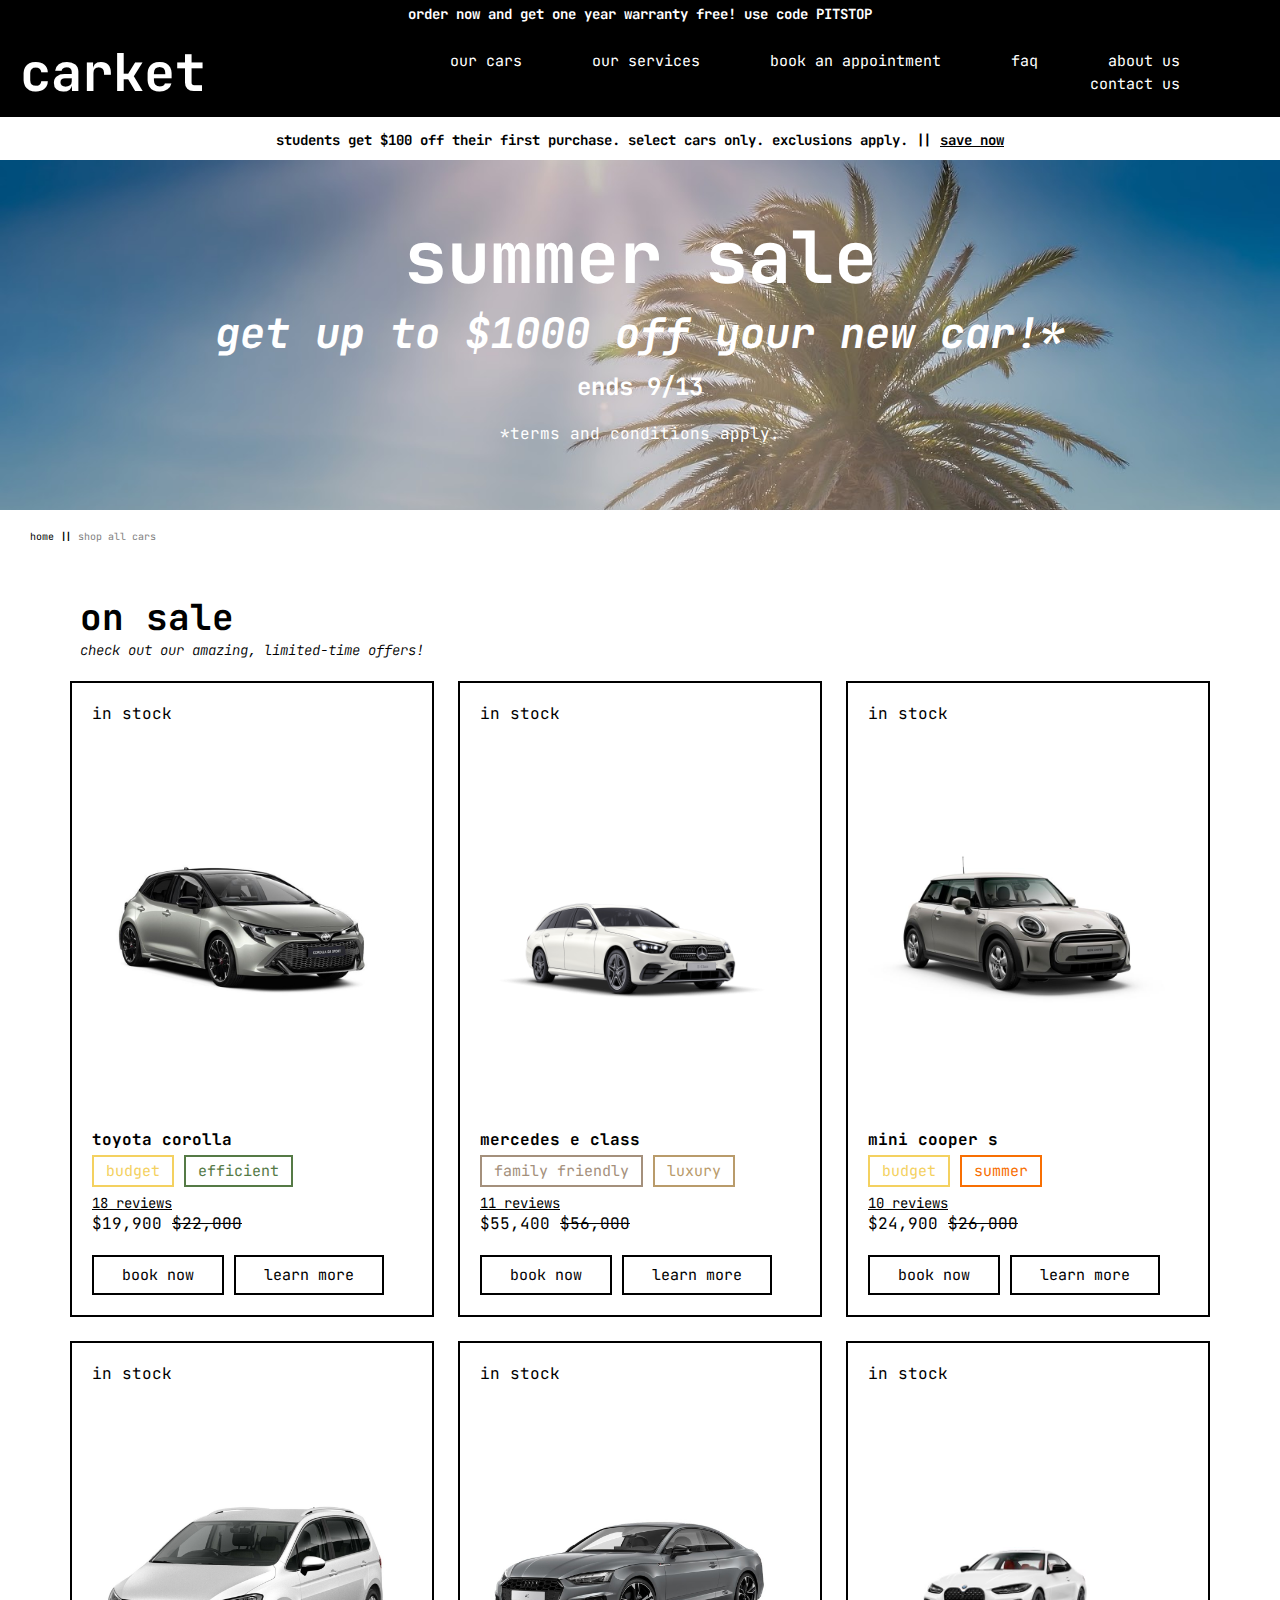
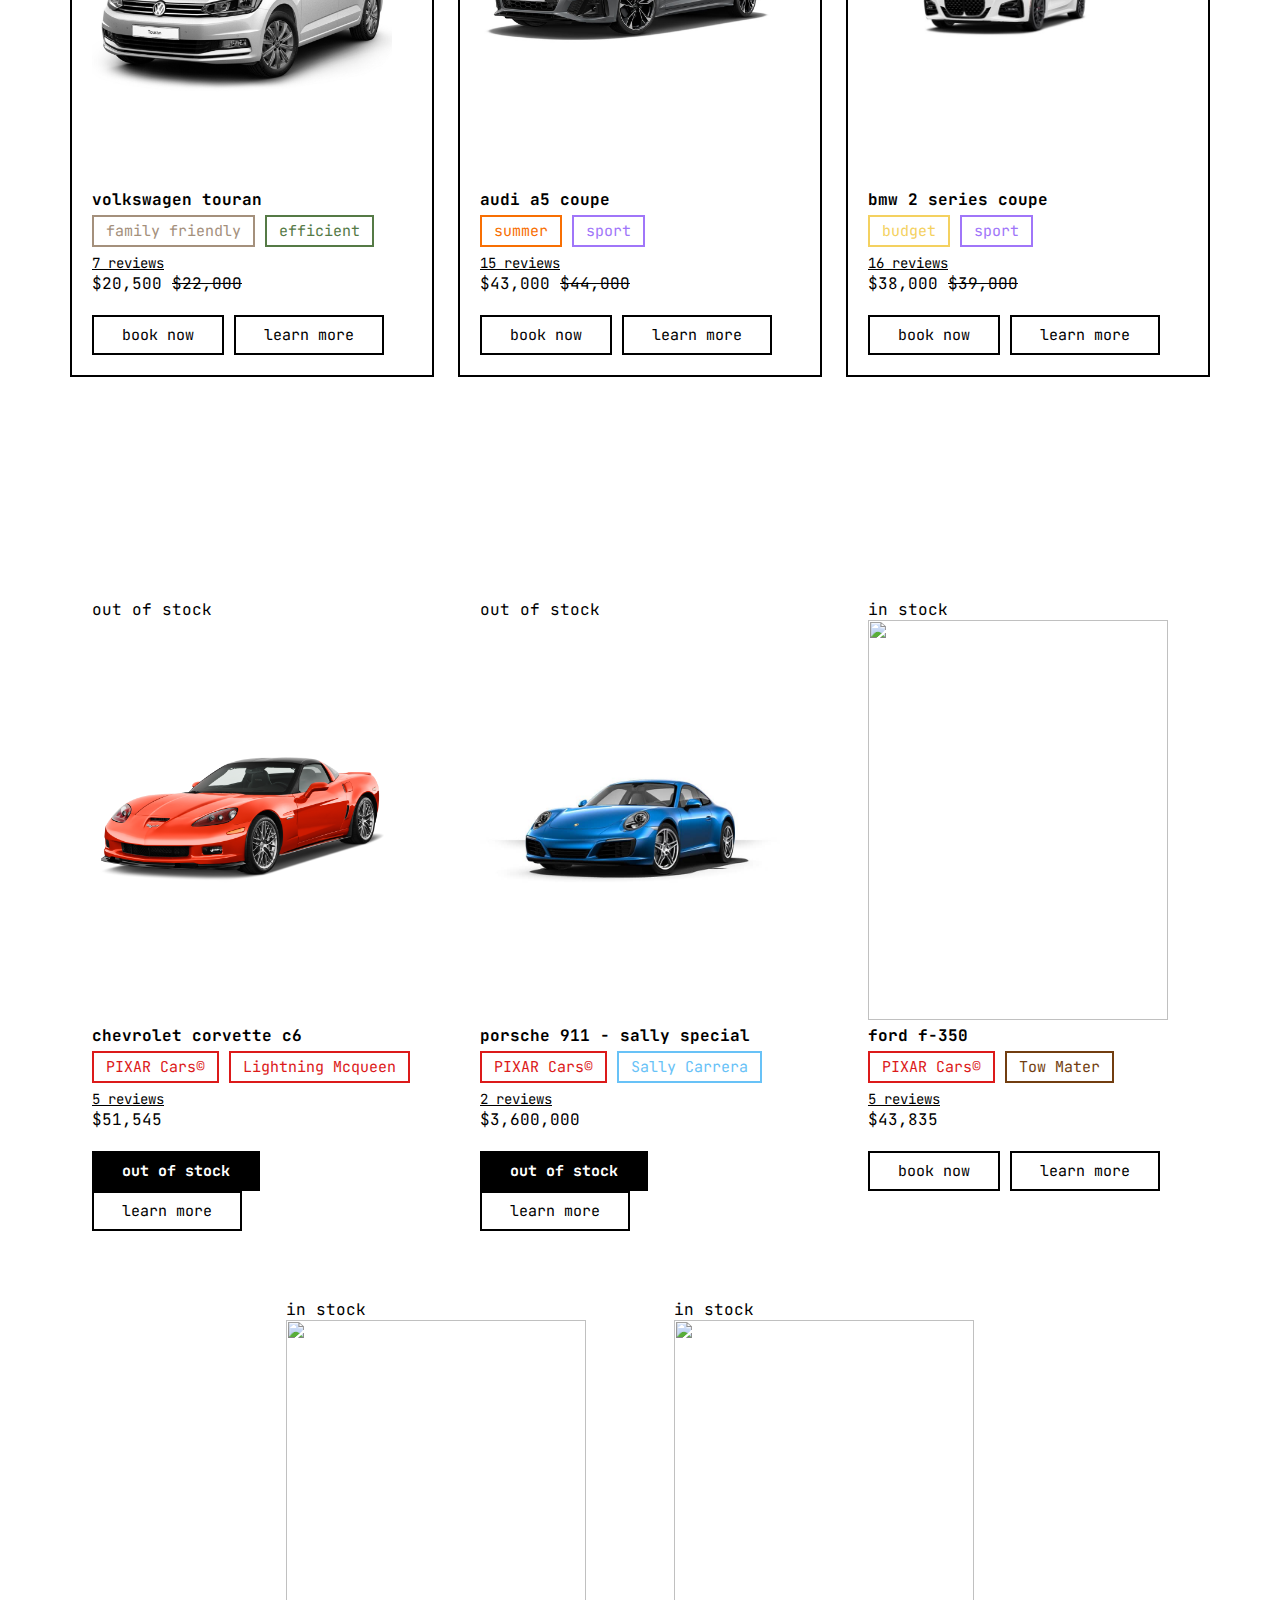
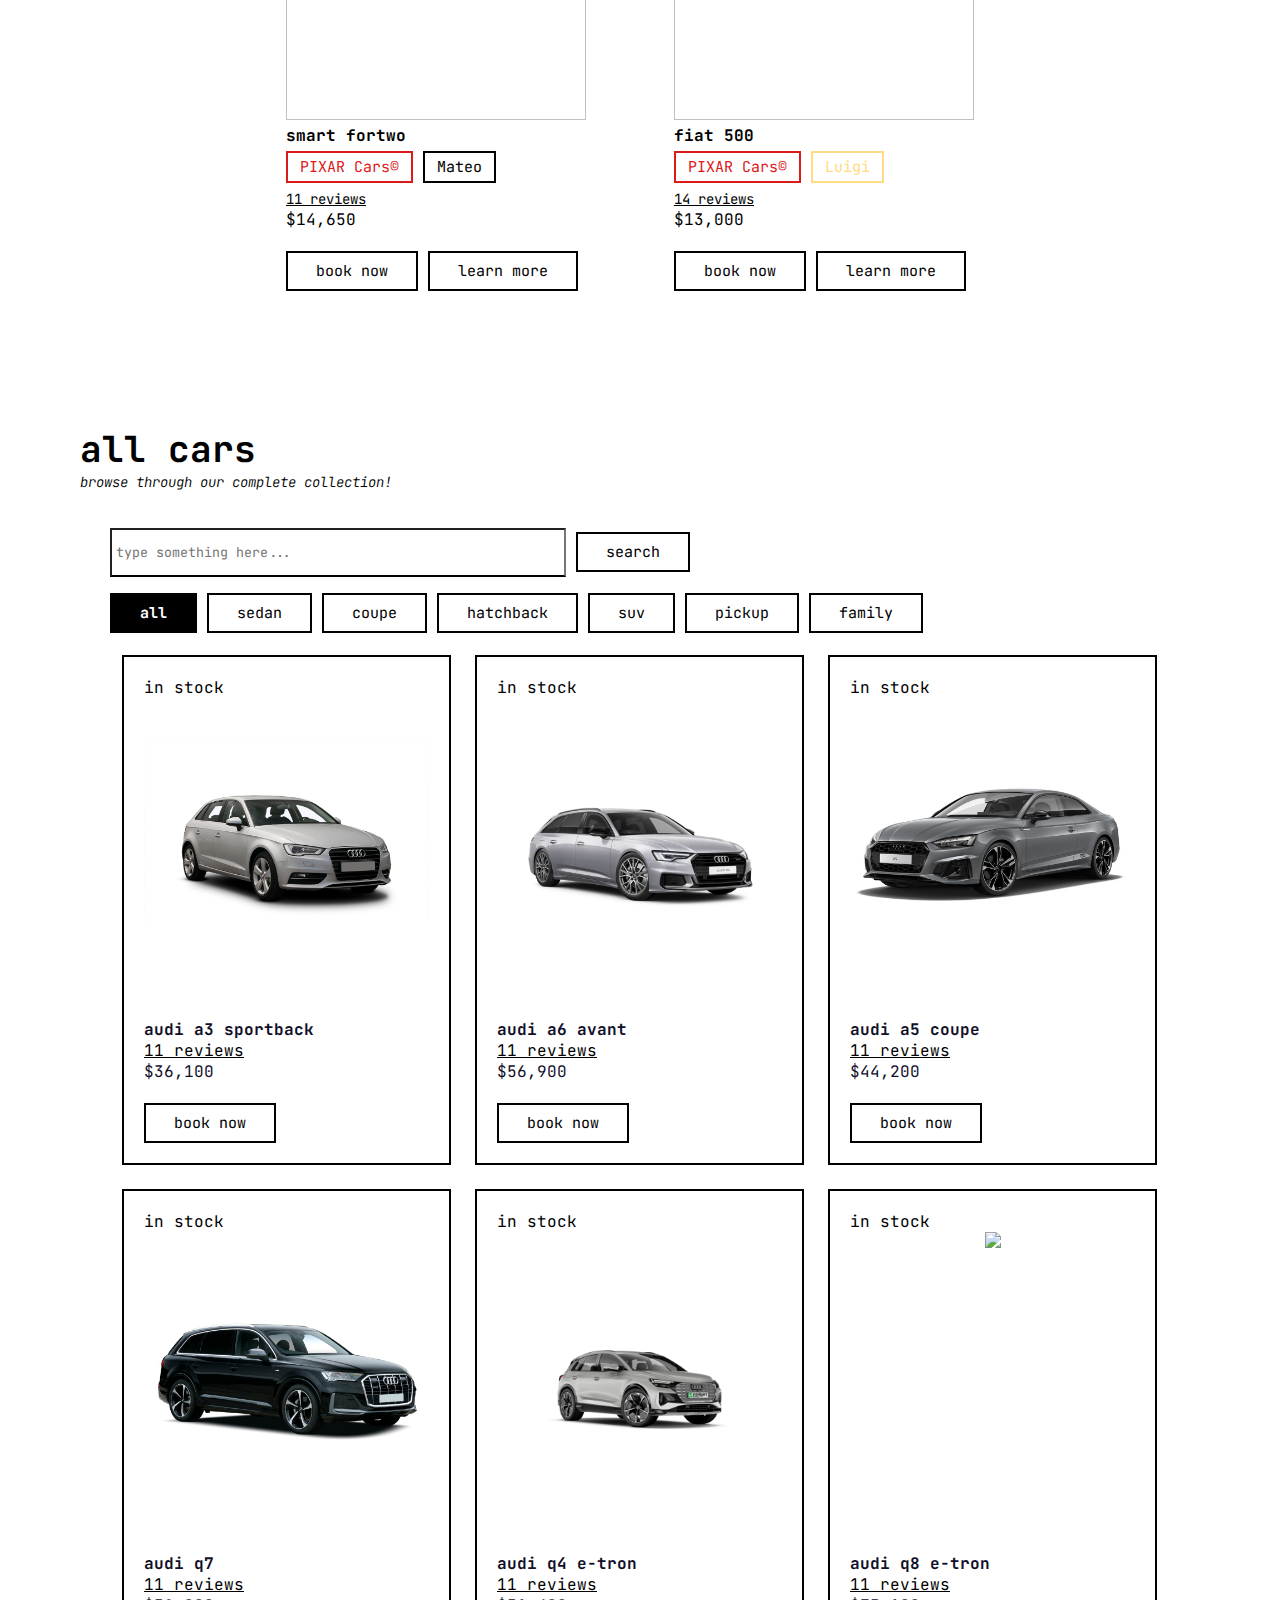
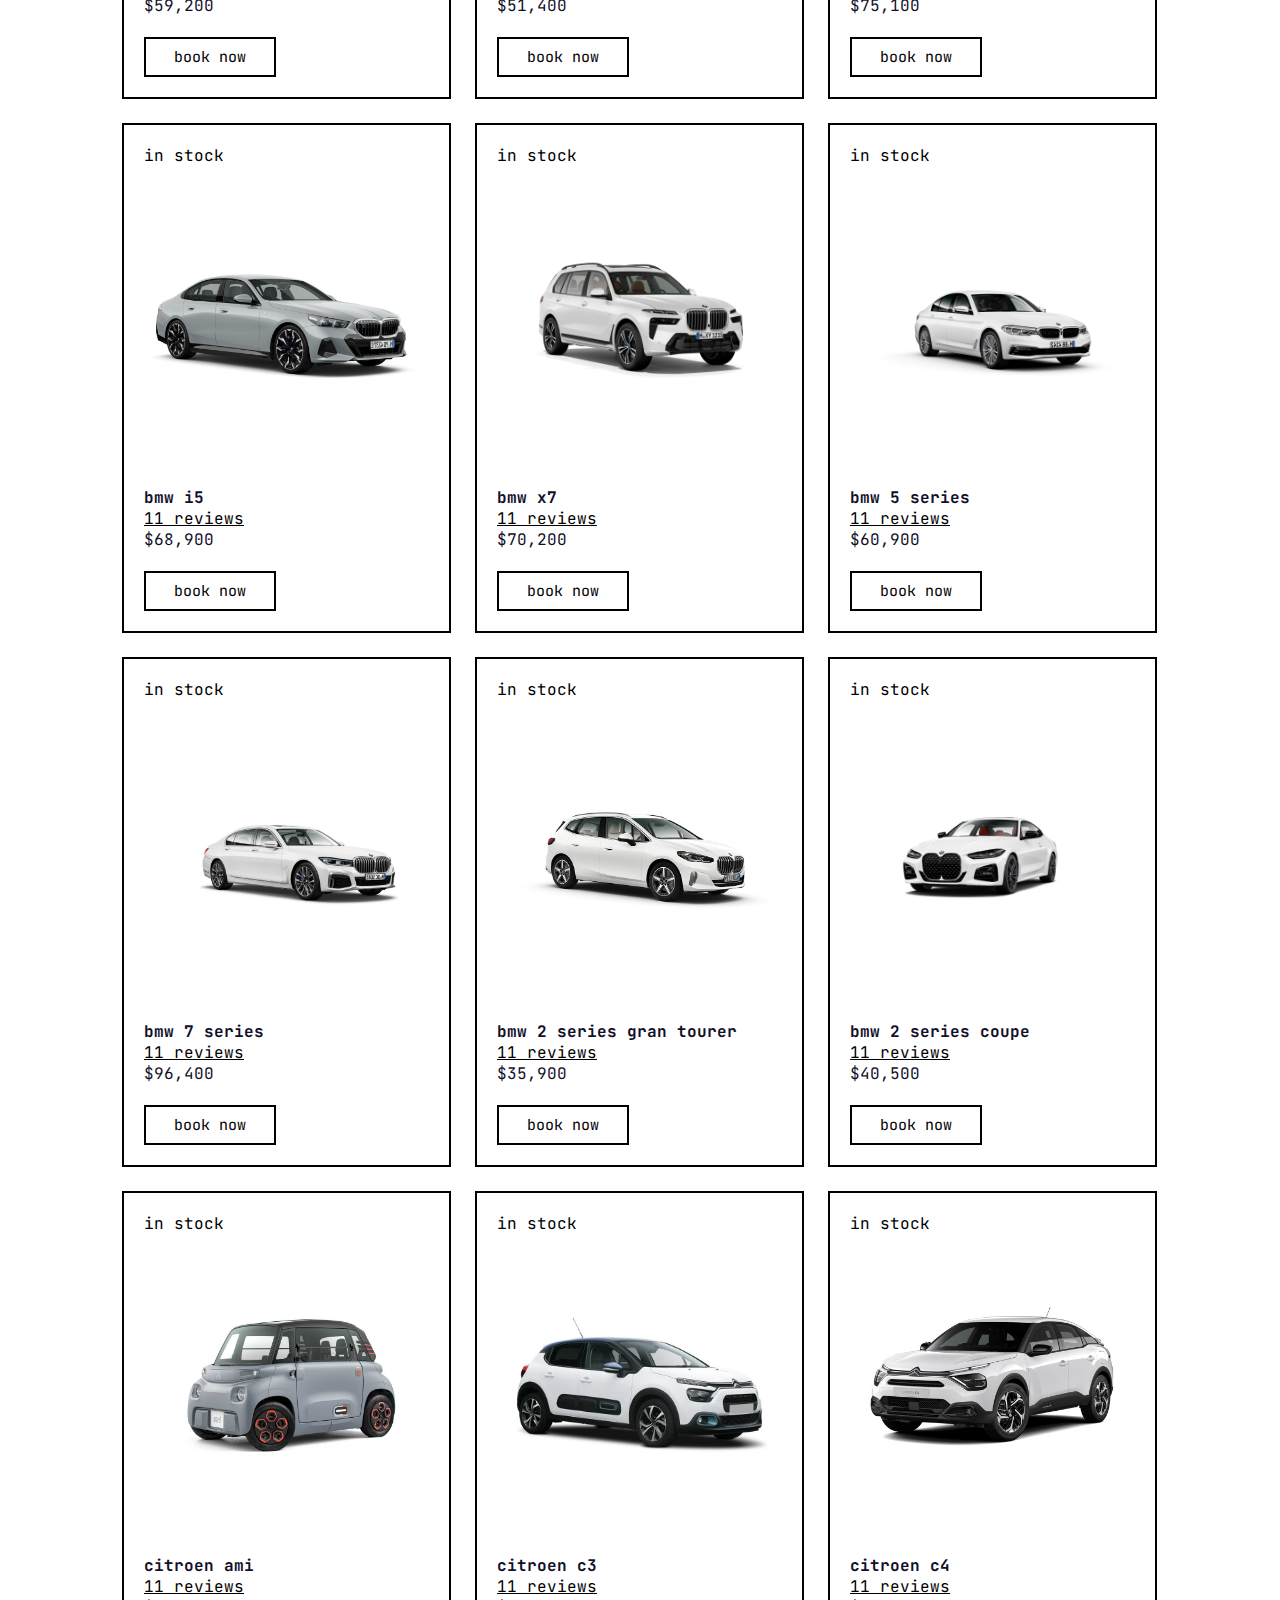
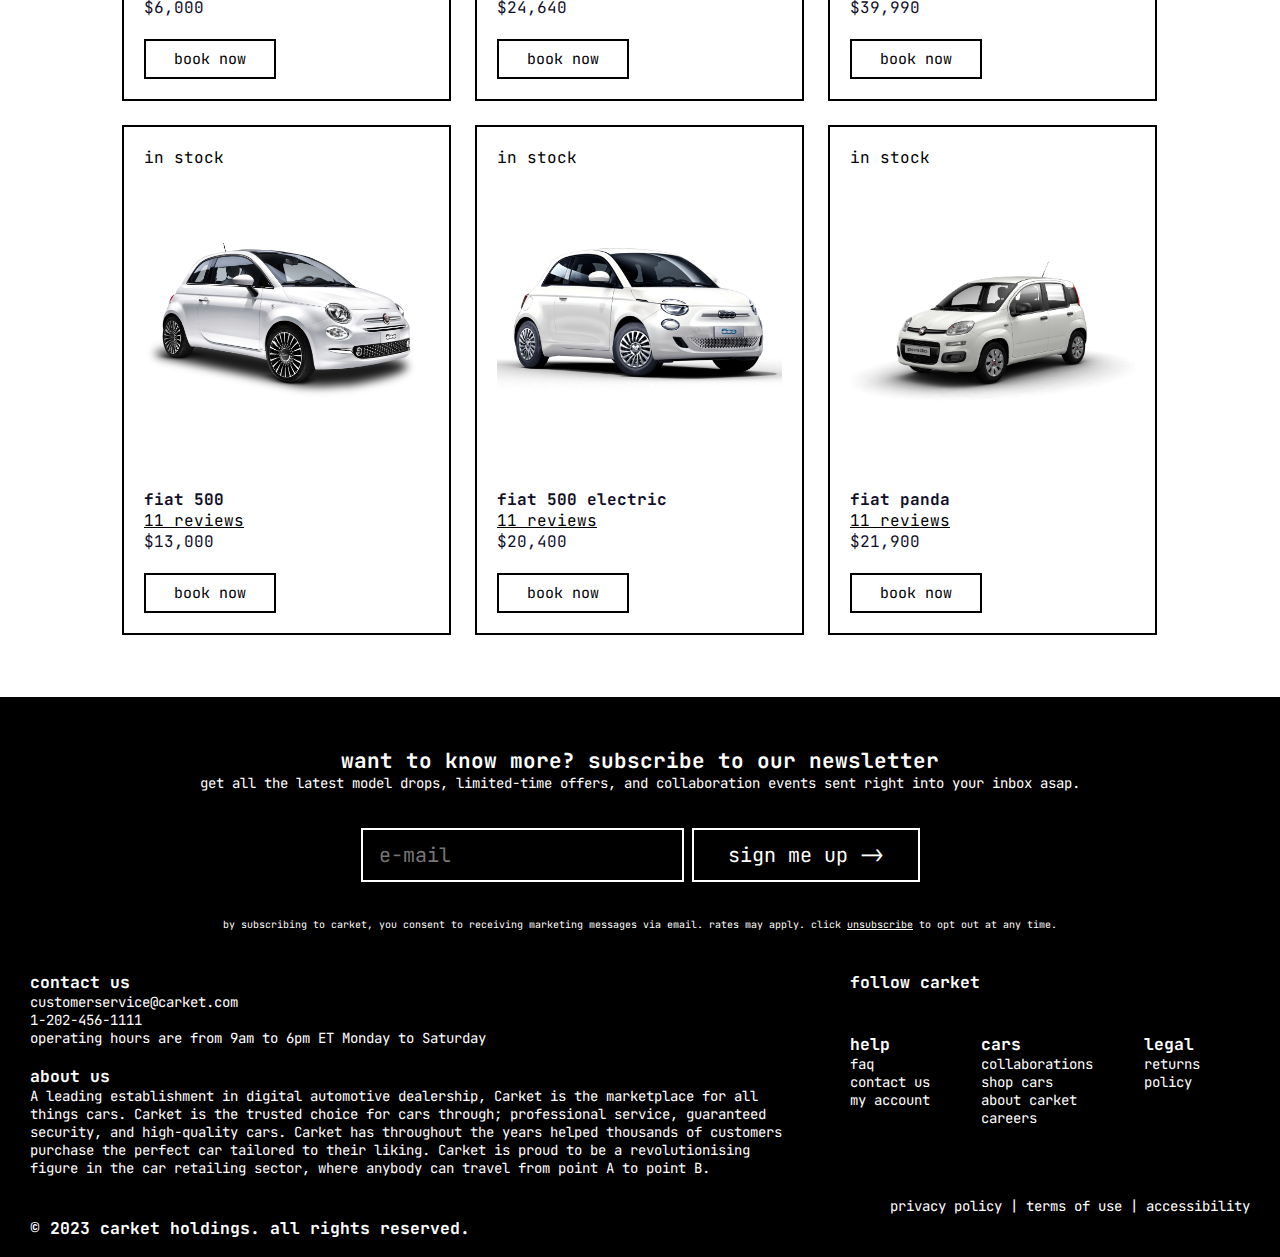
==== commit 64e8b1be: "Add files via upload" ====
--- a/cars.html
+++ b/cars.html
@@ -148,9 +148,9 @@
                         <i class="fas fa-star"></i>
                         <i class="fas fa-star"></i>
                         <i class="fad fa-star-half"></i>
-                        <a href="" style="color: black; font-size: 14px;">12 reviews</a>
-                    </div>
-                    <p>$22,000</p>
+                        <a href="" style="color: black; font-size: 14px;">18 reviews</a>
+                    </div>
+                    <p>$19,900 <b style="text-decoration: line-through; font-weight: 400;">$22,000</b></p>
                     <br>
                     <div class="buttons">
                         <a href="" class="all-btn">book now</a>
@@ -185,12 +185,12 @@
                         <i class="fas fa-star"></i>
                         <i class="fas fa-star"></i>
                         <i class="fas fa-star"></i>
-                        <a href="" style="color: black; font-size: 14px;">12 reviews</a>
+                        <a href="" style="color: black; font-size: 14px;">11 reviews</a>
                     </div>
                     <div class="tags">
 
                     </div>
-                    <p>$56,000</p>
+                    <p>$55,400 <b style="text-decoration: line-through; font-weight: 400;">$56,000</b></p>
                     <br>
                     <div class="buttons">
                         <a href="" class="all-btn">book now</a>
@@ -225,12 +225,12 @@
                         <i class="fas fa-star"></i>
                         <i class="fas fa-star"></i>
                         <i class="fad fa-star-half"></i>
-                        <a href="" style="color: black; font-size: 14px;">12 reviews</a>
+                        <a href="" style="color: black; font-size: 14px;">10 reviews</a>
                     </div>
                     <div class="tags">
                         
                     </div>
-                    <p>$26,000</p>
+                    <p>$24,900 <b style="text-decoration: line-through; font-weight: 400;">$26,000</b></p>
                     <br>
                     <div class="buttons">
                         <a href="" class="all-btn">book now</a>
@@ -265,13 +265,13 @@
                         <i class="fas fa-star"></i>
                         <i class="fas fa-star"></i>
                         <i class="fad fa-star-half"></i>
-                        <a href="" style="color: black; font-size: 14px;">12 reviews</a>
+                        <a href="" style="color: black; font-size: 14px;">7 reviews</a>
                         
                     </div>
                     <div class="tags">
 
                     </div>
-                    <p>$21,000</p>
+                    <p><p>$20,500 <b style="text-decoration: line-through; font-weight: 400;">$22,000</b></p>
                     <br>
                     <div class="buttons">
                         <a href="" class="all-btn">book now</a>
@@ -306,7 +306,7 @@
                         <i class="fas fa-star"></i>
                         <i class="fas fa-star"></i>
                         <i class="fas fa-star"></i>
-                        <a href="" style="color: black; font-size: 14px;">12 reviews</a>
+                        <a href="" style="color: black; font-size: 14px;">15 reviews</a>
                     </div>
                     <div class="tags">
 
@@ -346,12 +346,12 @@
                         <i class="fas fa-star"></i>
                         <i class="fas fa-star"></i>
                         <i class="fad fa-star-half"></i>
-                        <a href="" style="color: black; font-size: 14px;">12 reviews</a>
+                        <a href="" style="color: black; font-size: 14px;">16 reviews</a>
                     </div>
                     <div class="tags">
 
                     </div>
-                    <p>$38,000</p>
+                    <p>$38,000 <b style="text-decoration: line-through; font-weight: 400;">$39,000</b></p>
                     <br>
                     <div class="buttons">
                         <a href="" class="all-btn">book now</a>
@@ -566,250 +566,400 @@
             </div>
         </div>
 
-        <div class="all-container">
+        <section class="cars-inventory" style="min-width: 90vh;">
             <h1>all cars</h1>
-            <h3>view our vast collection of vehicles!</h3>
-            <div class="all-row">
-                <div class="all-column">
-                    <div class="heart">
-                        <i class="fas fa-heart" id="heart1" style="font-size: 32px; float: right;"></i>
-                        <p><i class="fas fa-circle" style="color: #4ce300;"></i> in stock</p>
-                    </div>
-                        <!---heart icon color change--->
-                        <script>
-                            (function() {
-                                const heart = document.getElementById('heart1');
-                                    heart.addEventListener('click', function() {
-                                    heart.classList.toggle('black');
-                                });
-                            })();
-                        </script>
-                    <img src="Toyota corolla hatchback.jpg" style="width: 300px; height: 400px; object-fit: contain;">
-                    <h4 style="padding-bottom: 5px;">toyota corolla</h4>
-                    <div class="tag-budget">
-                        <p><i class="fas fa-coins"></i> budget</p>
-                    </div>
-                    <div class="tag-efficient">
-                        <p><i class="fas fa-chart-line"></i> efficient</p>
-                    </div>
-                    <div class="rating" style="padding-top: 5px;">
-                        <i class="fas fa-star"></i>
-                        <i class="fas fa-star"></i>
-                        <i class="fas fa-star"></i>
-                        <i class="fas fa-star"></i>
-                        <i class="fad fa-star-half"></i>
-                        <a href="" style="color: black; font-size: 14px;">12 reviews</a>
-                    </div>
-                    <p>$22,000</p>
-                    <br>
-                    <div class="buttons">
-                        <a href="" class="all-btn">book now</a>
-                        <a href="" class="all-btn">learn more</a>
-                    </div>
-                </div>
-                <div class="all-column">
-                    <div class="heart">
-                        <i class="fas fa-heart" id="heart2" style="font-size: 32px; float: right;"></i>
-                        <p><i class="fas fa-circle" style="color: #4ce300;"></i> in stock</p>
-                    </div>
-                        <!---heart icon color change--->
-                        <script>
-                            (function() {
-                                const heart = document.getElementById('heart2');
-                                    heart.addEventListener('click', function() {
-                                    heart.classList.toggle('black');
-                                });
-                            })();
-                        </script>
-                    <img src="E-class estate 2.png" style="width: 300px; height: 400px; object-fit: contain;">
-                    <h4 style="padding-bottom: 5px;">mercedes e class</h4>
-                    <div class="tag-family">
-                        <p><i class="fas fa-home"></i> family friendly</p>
-                    </div>
-                    <div class="tag-luxury">
-                        <p><i class="fas fa-gem"></i> luxury</p>
-                    </div>
-                    <div class="rating" style="padding-top: 5px;">
-                        <i class="fas fa-star"></i>
-                        <i class="fas fa-star"></i>
-                        <i class="fas fa-star"></i>
-                        <i class="fas fa-star"></i>
-                        <i class="fas fa-star"></i>
-                        <a href="" style="color: black; font-size: 14px;">12 reviews</a>
-                    </div>
-                    <div class="tags">
-
-                    </div>
-                    <p>$56,000</p>
-                    <br>
-                    <div class="buttons">
-                        <a href="" class="all-btn">book now</a>
-                        <a href="" class="all-btn">learn more</a>
-                    </div>
-                </div>
-                <div class="all-column">
-                    <div class="heart">
-                        <i class="fas fa-heart" id="heart3" style="font-size: 32px; float: right;"></i>
-                        <p><i class="fas fa-circle" style="color: #4ce300;"></i> in stock</p>
-                    </div>
-                        <!---heart icon color change--->
-                        <script>
-                            (function() {
-                                const heart = document.getElementById('heart3');
-                                    heart.addEventListener('click', function() {
-                                    heart.classList.toggle('black');
-                                });
-                            })();
-                        </script>
-                    <img src="Mini.jpg" style="width: 300px; height: 400px; object-fit: contain;">
-                    <h4 style="padding-bottom: 5px;">mini cooper s</h4>
-                    <div class="tag-budget">
-                        <p><i class="fas fa-coins"></i> budget</p>
-                    </div>
-                    <div class="tag-summer">
-                        <p><i class="fas fa-island-tropical"></i> summer</p>
-                    </div>
-                    <div class="rating" style="padding-top: 5px;">
-                        <i class="fas fa-star"></i>
-                        <i class="fas fa-star"></i>
-                        <i class="fas fa-star"></i>
-                        <i class="fas fa-star"></i>
-                        <i class="fad fa-star-half"></i>
-                        <a href="" style="color: black; font-size: 14px;">12 reviews</a>
-                    </div>
-                    <div class="tags">
-                        
-                    </div>
-                    <p>$26,000</p>
-                    <br>
-                    <div class="buttons">
-                        <a href="" class="all-btn">book now</a>
-                        <a href="" class="all-btn">learn more</a>
-                    </div>
-                </div>
-                <div class="all-column">
-                    <div class="heart">
-                        <i class="fas fa-heart" id="heart4" style="font-size: 32px; float: right;"></i>
-                        <p><i class="fas fa-circle" style="color: #4ce300;"></i> in stock</p>
-                    </div>
-                        <!---heart icon color change--->
-                        <script>
-                            (function() {
-                                const heart = document.getElementById('heart4');
-                                    heart.addEventListener('click', function() {
-                                    heart.classList.toggle('black');
-                                });
-                            })();
-                        </script>
-                    <img src="Volkswagen Touran .jpeg" style="width: 300px; height: 400px; object-fit: contain;">
-                    <h4 style="padding-bottom: 5px;">volkswagen touran</h4>
-                    <div class="tag-family">
-                        <p><i class="fas fa-home"></i> family friendly</p>
-                    </div>
-                    <div class="tag-efficient">
-                        <p><i class="fas fa-chart-line"></i> efficient</p>
-                    </div>
-                    <div class="rating" style="padding-top: 5px;">
-                        <i class="fas fa-star"></i>
-                        <i class="fas fa-star"></i>
-                        <i class="fas fa-star"></i>
-                        <i class="fas fa-star"></i>
-                        <i class="fad fa-star-half"></i>
-                        <a href="" style="color: black; font-size: 14px;">12 reviews</a>
-                        
-                    </div>
-                    <div class="tags">
-
-                    </div>
-                    <p>$21,000</p>
-                    <br>
-                    <div class="buttons">
-                        <a href="" class="all-btn">book now</a>
-                        <a href="" class="all-btn">learn more</a>
-                    </div>
-                </div>
-                <div class="all-column">
-                    <div class="heart">
-                        <i class="fas fa-heart" id="heart5" style="font-size: 32px; float: right;"></i>
-                        <p><i class="fas fa-circle" style="color: #4ce300;"></i> in stock</p>
-                    </div>
-                        <!---heart icon color change--->
-                        <script>
-                            (function() {
-                                const heart = document.getElementById('heart5');
-                                    heart.addEventListener('click', function() {
-                                    heart.classList.toggle('black');
-                                });
-                            })();
-                        </script>
-                    <img src="Audi A5 Coupe.jpeg" style="width: 300px; height: 400px; object-fit: contain;">
-                    <h4 style="padding-bottom: 5px;">audi a5 coupe</h4>
-                    <div class="tag-summer">
-                        <p><i class="fas fa-island-tropical"></i> summer</p>
-                    </div>
-                    <div class="tag-sport">
-                        <p><i class="fas fa-pennant"></i> sport</p>
-                    </div>
-                    <div class="rating" style="padding-top: 5px;">
-                        <i class="fas fa-star"></i>
-                        <i class="fas fa-star"></i>
-                        <i class="fas fa-star"></i>
-                        <i class="fas fa-star"></i>
-                        <i class="fas fa-star"></i>
-                        <a href="" style="color: black; font-size: 14px;">12 reviews</a>
-                    </div>
-                    <div class="tags">
-
-                    </div>
-                    <p>$44,000</p>
-                    <br>
-                    <div class="buttons">
-                        <a href="" class="all-btn">book now</a>
-                        <a href="" class="all-btn">learn more</a>
-                    </div>
-                </div>
-                <div class="all-column">
-                    <div class="heart">
-                        <i class="fas fa-heart" id="heart6" style="font-size: 32px; float: right;"></i>
-                        <p><i class="fas fa-circle" style="color: #4ce300;"></i> in stock</p>
-                    </div>
-                        <!---heart icon color change--->
-                        <script>
-                            (function() {
-                                const heart = document.getElementById('heart6');
-                                    heart.addEventListener('click', function() {
-                                    heart.classList.toggle('black');
-                                });
-                            })();
-                        </script>
-                    <img src="Bmw 2 series coupe .jpeg" style="width: 300px; height: 400px; object-fit: contain;">
-                    <h4 style="padding-bottom: 5px;">bmw 2 series coupe</h4>
-                    <div class="tag-budget">
-                        <p><i class="fas fa-coins"></i> budget</p>
-                    </div>
-                    <div class="tag-sport">
-                        <p><i class="fas fa-pennant"></i> sport</p>
-                    </div>
-                    <div class="rating" style="padding-top: 5px;">
-                        <i class="fas fa-star"></i>
-                        <i class="fas fa-star"></i>
-                        <i class="fas fa-star"></i>
-                        <i class="fas fa-star"></i>
-                        <i class="fad fa-star-half"></i>
-                        <a href="" style="color: black; font-size: 14px;">12 reviews</a>
-                    </div>
-                    <div class="tags">
-
-                    </div>
-                    <p>$38,000</p>
-                    <br>
-                    <div class="buttons">
-                        <a href="" class="all-btn">book now</a>
-                        <a href="" class="all-btn">learn more</a>
-                    </div>
-                </div>
+            <h3>browse through our complete collection!</h3>
+            <br>
+            <div class="wrapper">
+              <div id="search-container">
+                <input
+                  type="search"
+                  id="search-input"
+                  placeholder="type something here..."
+                />
+                <button id="search"><i class="far fa-search"></i> search</button>
+              </div>
+              <div id="buttons">
+                <button class="button-value" onclick="filterProduct('all')">all</button>
+                <button class="button-value" onclick="filterProduct('sedan')">
+                  sedan
+                </button>
+                <button class="button-value" onclick="filterProduct('coupe')">
+                  coupe
+                </button>
+                <button class="button-value" onclick="filterProduct('hatchback')">
+                  hatchback
+                </button>
+                <button class="button-value" onclick="filterProduct('suv')">
+                    suv
+                </button>
+                <button class="button-value" onclick="filterProduct('pickup')">
+                    pickup
+                </button>
+                <button class="button-value" onclick="filterProduct('family')">
+                    family
+                </button>
+              </div>
+              <div id="products"></div>
             </div>
-        </div>
+        
+        
+        
+        
+            <!---filter/search javascript--->
+            <script>
+                let products = {
+                    data: [
+                        {
+                        productName: "audi a3 sportback",
+                        category: "hatchback",
+                        price: "36,100",
+                        image: "Audi A3 Sportback.jpg",
+                        stock: "in stock",
+                        heart: "save",
+                        stars: "reviews",
+                        book: "book now",
+                        learn: "learn more",
+                        },
+                        {
+                        productName: "audi a6 avant",
+                        category: "family",
+                        price: "56,900",
+                        image: "Audi A6 Avant.jpg",
+                        stock: "in stock",
+                        heart: "save",
+                        stars: "reviews",
+                        book: "book now",
+                        learn: "learn more",
+                        },
+                        {
+                        productName: "audi a5 coupe",
+                        category: "coupe",
+                        price: "44,200",
+                        image: "Audi A5 Coupe.jpeg",
+                        stock: "in stock",
+                        heart: "save",
+                        stars: "reviews",
+                        book: "book now",
+                        learn: "learn more",
+                        },
+                        {
+                        productName: "audi q7",
+                        category: "suv",
+                        price: "59,200",
+                        image: "Audi Q7 .jpeg",
+                        stock: "in stock",
+                        heart: "save",
+                        stars: "reviews",
+                        book: "book now",
+                        learn: "learn more",
+                        },
+                        {
+                        productName: "audi q4 e-tron",
+                        category: "suv",
+                        price: "51,400",
+                        image: "Audi Q4 E Tron.jpeg",
+                        stock: "in stock",
+                        heart: "save",
+                        stars: "reviews",
+                        book: "book now",
+                        learn: "learn more",
+                        },
+                        {
+                        productName: "audi q8 e-tron",
+                        category: "suv",
+                        price: "75,100",
+                        image: "Q8 etron.jpg",
+                        stock: "in stock",
+                        heart: "save",
+                        stars: "reviews",
+                        book: "book now",
+                        learn: "learn more",
+                        },
+                        {
+                        productName: "bmw i5",
+                        category: "sedan",
+                        price: "68,900",
+                        image: "BMW i5.jpg",
+                        stock: "in stock",
+                        heart: "save",
+                        stars: "reviews",
+                        book: "book now",
+                        learn: "learn more",
+                        },
+                        {
+                        productName: "bmw x7",
+                        category: "suv",
+                        price: "70,200",
+                        image: "BMW x7.jpeg",
+                        stock: "in stock",
+                        heart: "save",
+                        stars: "reviews",
+                        book: "book now",
+                        learn: "learn more",
+                        },
+                        {
+                        productName: "bmw 5 series",
+                        category: "sedan",
+                        price: "60,900",
+                        image: "5 Series sedan.png",
+                        stock: "in stock",
+                        heart: "save",
+                        stars: "reviews",
+                        book: "book now",
+                        learn: "learn more",
+                        },
+                        {
+                        productName: "bmw 7 series",
+                        category: "sedan",
+                        price: "96,400",
+                        image: "7 series.jpg",
+                        stock: "in stock",
+                        heart: "save",
+                        stars: "reviews",
+                        book: "book now",
+                        learn: "learn more",
+                        },
+                        {
+                        productName: "bmw 2 series gran tourer",
+                        category: "family",
+                        price: "35,900",
+                        image: "2 series gran tourer.png",
+                        stock: "in stock",
+                        heart: "save",
+                        stars: "reviews",
+                        book: "book now",
+                        learn: "learn more",
+                        },
+                        {
+                        productName: "bmw 2 series coupe",
+                        category: "coupe",
+                        price: "40,500",
+                        image: "Bmw 2 series coupe .jpeg",
+                        stock: "in stock",
+                        heart: "save",
+                        stars: "reviews",
+                        book: "book now",
+                        learn: "learn more",
+                        },
+                        {
+                        productName: "citroen ami",
+                        category: "hatchback",
+                        price: "6,000",
+                        image: "Citroen AMI.jpeg",
+                        stock: "in stock",
+                        heart: "save",
+                        stars: "reviews",
+                        book: "book now",
+                        learn: "learn more",
+                        },
+                        {
+                        productName: "citroen c3",
+                        category: "suv",
+                        price: "24,640",
+                        image: "Citroen c3.jpeg",
+                        stock: "in stock",
+                        heart: "save",
+                        stars: "reviews",
+                        book: "book now",
+                        learn: "learn more",
+                        },
+                        {
+                        productName: "citroen c4",
+                        category: "suv",
+                        price: "39,990",
+                        image: "Citroen C4.jpeg",
+                        stock: "in stock",
+                        heart: "save",
+                        stars: "reviews",
+                        book: "book now",
+                        learn: "learn more",
+                        },
+                        {
+                        productName: "fiat 500",
+                        category: "hatchback",
+                        price: "13,000",
+                        image: "Fiat 500.png",
+                        stock: "in stock",
+                        heart: "save",
+                        stars: "reviews",
+                        book: "book now",
+                        learn: "learn more",
+                        },
+                        {
+                        productName: "fiat 500 electric",
+                        category: "coupe",
+                        price: "20,400",
+                        image: "Fiat 500 electric.jpeg",
+                        stock: "in stock",
+                        heart: "save",
+                        stars: "reviews",
+                        book: "book now",
+                        learn: "learn more",
+                        },
+                        {
+                        productName: "fiat panda",
+                        category: "family",
+                        price: "21,900",
+                        image: "Fiat Panda.png",
+                        stock: "in stock",
+                        heart: "save",
+                        stars: "reviews",
+                        book: "book now",
+                        learn: "learn more",
+                        },
+                    ],
+                };
+                
+                for (let i of products.data) {
+                //create Card
+                let card = document.createElement("div");
+        
+                //card should have category and should stay hidden initially
+                card.classList.add("card", i.category, "hide");
+        
+                //heart + stock div
+                let topContainer = document.createElement("div");
+                topContainer.classList.add("top-container");
+        
+                //heart
+                let heart = document.createElement("p");
+                heart.classList.add("heart");
+                heart.innerText = i.heart.toLowerCase();
+                heart.innerHTML = '<i class="fas fa-heart" id="heart" style="font-size: 32px; float: right;"></i>';
+                topContainer.appendChild(heart);
+                card.appendChild(topContainer);
+        
+                //stock
+                let stock = document.createElement("p");
+                stock.classList.add("stock");
+                stock.innerText = i.stock.toLowerCase();
+                stock.innerHTML = '<i class="fas fa-circle" style="color: #4ce300;"></i> in stock';
+                topContainer.appendChild(stock);
+                card.appendChild(topContainer);
+        
+                //image div
+                let imgContainer = document.createElement("div");
+                imgContainer.classList.add("image-container");
+        
+                //img tag
+                let image = document.createElement("img");
+                image.setAttribute("src", i.image);
+                imgContainer.appendChild(image);
+                card.appendChild(imgContainer);
+        
+        
+                //container
+                let container = document.createElement("div");
+                container.classList.add("container");
+        
+                //product name
+                let name = document.createElement("h4");
+                name.classList.add("product-name");
+                name.innerText = i.productName.toLowerCase();
+                container.appendChild(name);
+        
+        
+                //tags
+                let tags = document.createElement("div");
+                tags.classList.add("tags");
+        
+        
+                //rating
+                let rating = document.createElement("div");
+                rating.classList.add("rating");
+                container.appendChild(rating);
+        
+                //stars
+                let stars = document.createElement("p");
+                stars.innerText = i.stars;
+                stars.innerHTML = '<i class="fas fa-star" style="padding-top: 5px"></i><i class="fas fa-star"></i><i class="fas fa-star"></i><i class="fas fa-star"></i><i class="fad fa-star-half"></i> <a href="test.html" style="color: black;">11 reviews</a>';
+                rating.appendChild(stars);
+        
+        
+                //price
+                let price = document.createElement("p");
+                price.innerText = "$" + i.price;
+                container.appendChild(price);
+        
+        
+                //action buttons
+                let actions = document.createElement("div");
+                actions.classList.add("actions");
+                container.appendChild(actions);
+        
+                //book now
+                let book = document.createElement("p");
+                book.innerText = i.book;
+                book.innerHTML = '<br><a href="test.html" class="book">book now</a>';
+                actions.appendChild(book);
+        
+                card.appendChild(container);
+                document.getElementById("products").appendChild(card);
+                }
+                //parameter passed from button (Parameter same as category)
+                function filterProduct(value) {
+                //button class code
+                let buttons = document.querySelectorAll(".button-value");
+                buttons.forEach((button) => {
+                    //check if value equals innerText
+                    if (value.toLowerCase() == button.innerText.toLowerCase()) {
+                    button.classList.add("active");
+                    } else {
+                    button.classList.remove("active");
+                    }
+                });
+                //select all cards
+                let elements = document.querySelectorAll(".card");
+                //loop through all cards
+                elements.forEach((element) => {
+                    //display all cards on 'all' button click
+                    if (value == "all") {
+                    element.classList.remove("hide");
+                    } else {
+                    //Check if element contains category class
+                    if (element.classList.contains(value)) {
+                        //display element based on category
+                        element.classList.remove("hide");
+                    } else {
+                        //hide other elements
+                        element.classList.add("hide");
+                    }
+                    }
+                });
+                }
+                //search button click
+                document.getElementById("search").addEventListener("click", () => {
+                //initializations
+                let searchInput = document.getElementById("search-input").value;
+                let elements = document.querySelectorAll(".product-name");
+                let cards = document.querySelectorAll(".card");
+                //loop through all elements
+                elements.forEach((element, index) => {
+                    //check if text includes the search value
+                    if (element.innerText.includes(searchInput.toLowerCase())) {
+                    //display matching card
+                    cards[index].classList.remove("hide");
+                    } else {
+                    //hide others
+                    cards[index].classList.add("hide");
+                    }
+                });
+                });
+                //Initially display all products
+                window.onload = () => {
+                filterProduct("all");
+                };
+        
+                //heart icon colour changer
+                (function() {
+                    const heart = document.getElementById('heart');
+                    heart.addEventListener('click', function() {
+                        heart.classList.toggle('black');
+                    });
+                })();
+                </script>
+            </section>
 
 
         <!---footer--->
--- a/carsstyle.css
+++ b/carsstyle.css
@@ -523,3 +523,153 @@
     padding-top: 20px;
     list-style-type: none;
 }
+.wrapper {
+    width: 95%;
+    margin: 0 auto;
+}
+[type="search"]::-webkit-search-cancel-button {
+    -webkit-appearance: none;
+    appearance: none;
+    height: 10px;
+    width: 10px;
+    background-image: url([data-uri]);
+    background-size: 10px 10px;
+}
+#search-container {
+    margin: 1em 0;
+}
+#search-container input {
+    background-color: transparent;
+    width: 40%;
+    border-bottom: 2px solid #000000;
+    padding: 1em 0.3em;
+}
+#search-container button {
+    display: inline-block;
+    text-decoration: none;
+    color: #000000;
+    border: 2px solid #000000;
+    padding: 8px 28px;
+    font-size: 15px;
+    background: transparent;
+    position: relative;
+    cursor: pointer;
+    transition: 0.5s;
+}
+#search-container button:hover{
+    background-color: #000000;
+    color: rgb(255, 255, 255);
+    font-weight: bold;
+}
+
+.button-value {
+    display: inline-block;
+    text-decoration: none;
+    color: black;
+    border: 2px solid #000000;
+    padding: 8px 28px;
+    font-size: 15px;
+    background: transparent;
+    position: relative;
+    cursor: pointer;
+}
+.active {
+    background-color: #000000;
+    color: #ffffff;
+    font-weight: bold;
+}
+#products {
+    display: flex;
+    flex-direction:row;
+    overflow: hidden;
+    flex-wrap: wrap;
+    padding-top: 10px;
+}
+.card {
+    border: 2px solid #000000;
+    flex-basis: 25%;
+    padding: 20px;
+    min-width: 200px;
+    margin: 12px;
+    justify-content: center;
+    background-color: #fff;
+    transition: transform 0.5s;
+}
+.card:hover{
+    transform: translateY(-5px);
+}
+#heart {
+    color: grey;  
+    font-size: 50px;
+}
+  
+#heart.black{
+    color: rgb(0, 0, 0);
+}
+.image-container {
+    text-align: center;
+}
+img {
+    width: 100%;
+    min-height: 300px;
+    object-fit: contain;
+}
+.container {
+    padding-top: 1em;
+    color: #110f29;
+}
+  .container h5 {
+    font-weight: 500;
+}
+.book{
+    display: inline-block;
+    text-decoration: none;
+    color: #000000;
+    border: 2px solid #000000;
+    padding: 8px 28px;
+    font-size: 15px;
+    background: transparent;
+    position: relative;
+    cursor: pointer;
+    transition: 0.5s;
+    justify-content: center;
+    text-align: center;
+}
+.book:hover{
+    background-color: #000000;
+    color: rgb(255, 255, 255);
+    font-weight: bold;
+}
+
+.hide {
+    display: none;
+}
+@media screen and (max-width: 720px) {
+    img {
+      max-width: 100%;
+      object-fit: contain;
+      height: 10em;
+    }
+    .card {
+      max-width: 10em;
+      margin-top: 1em;
+    }
+    #products {
+      grid-template-columns: auto auto;
+      grid-column-gap: 1em;
+    }
+  }
+
+.cars-inventory {
+    padding-top: 50px;
+    padding-bottom: 50px;
+    padding-left: 80px;
+}
+.cars-inventory h1{
+    font-size: 36px;
+}
+.cars-inventory h3{
+    font-size: 14px;
+    font-style: italic;
+    font-weight: 300;
+}